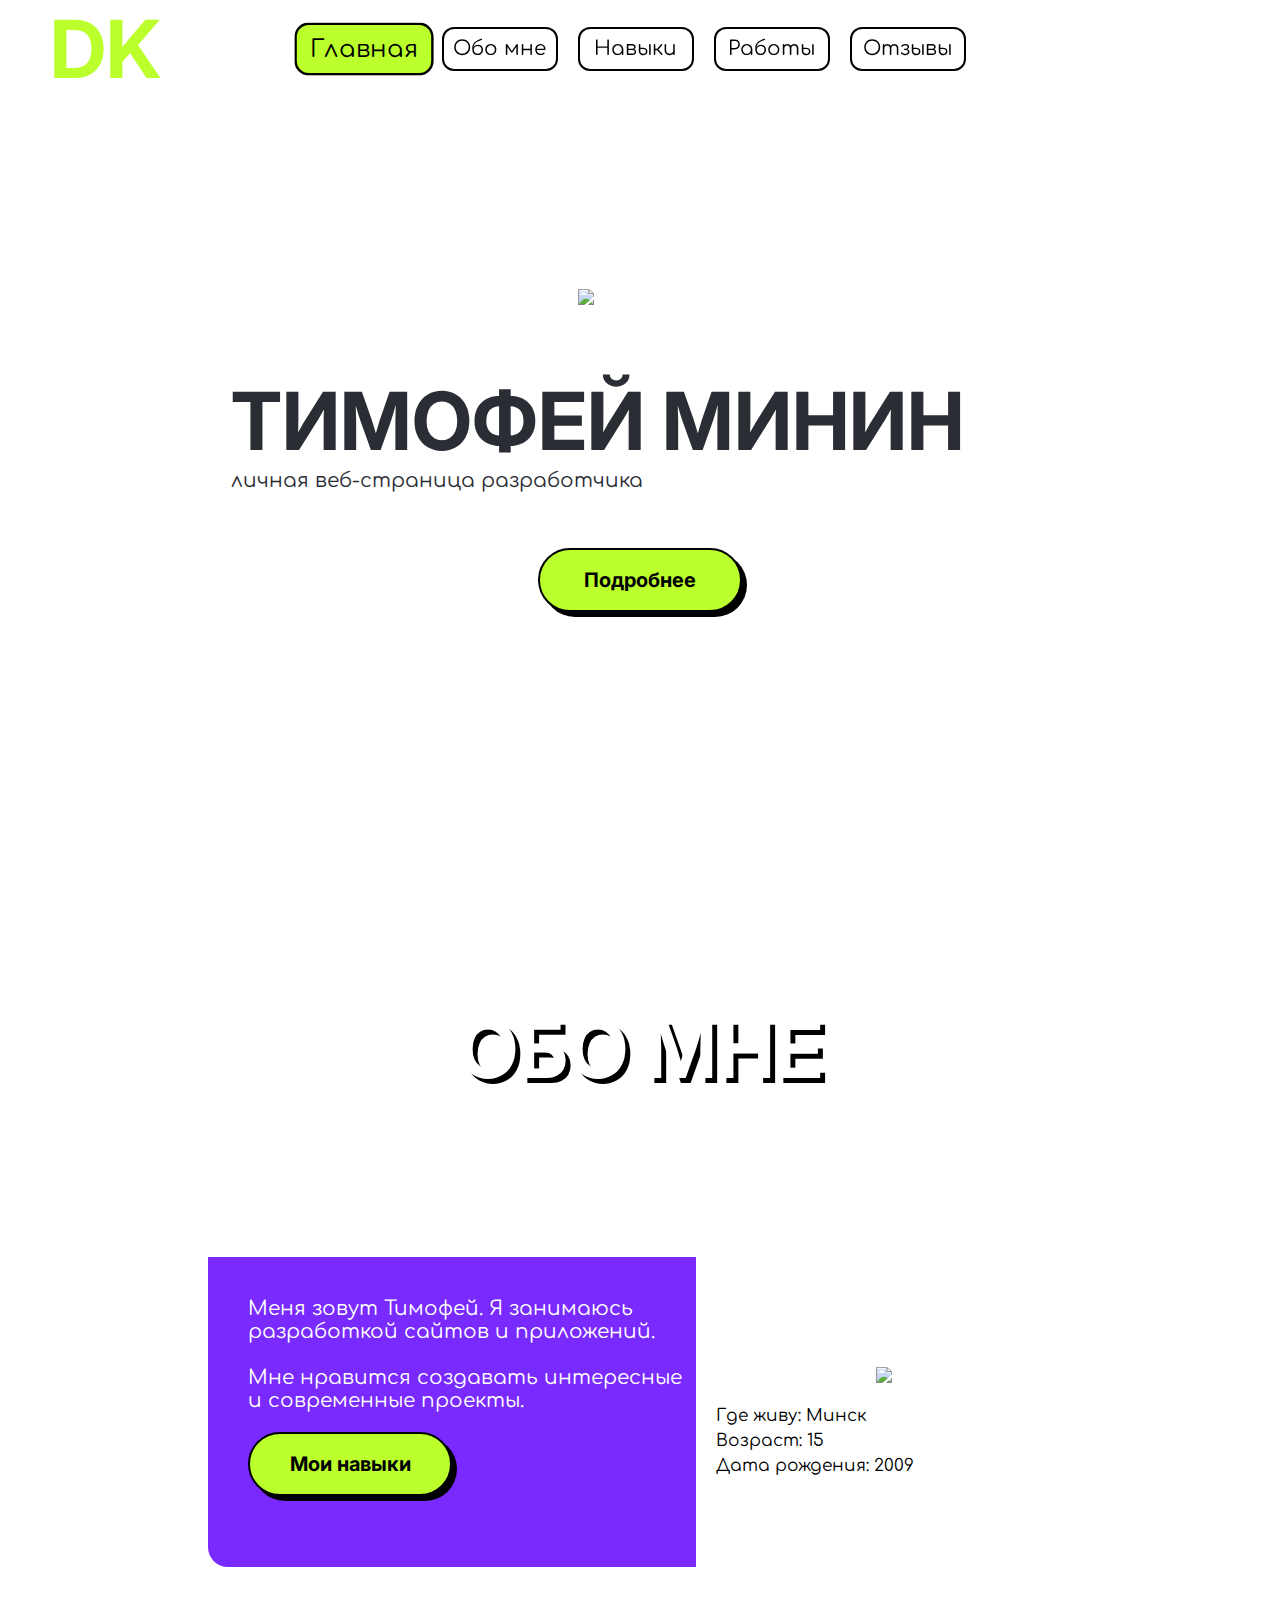
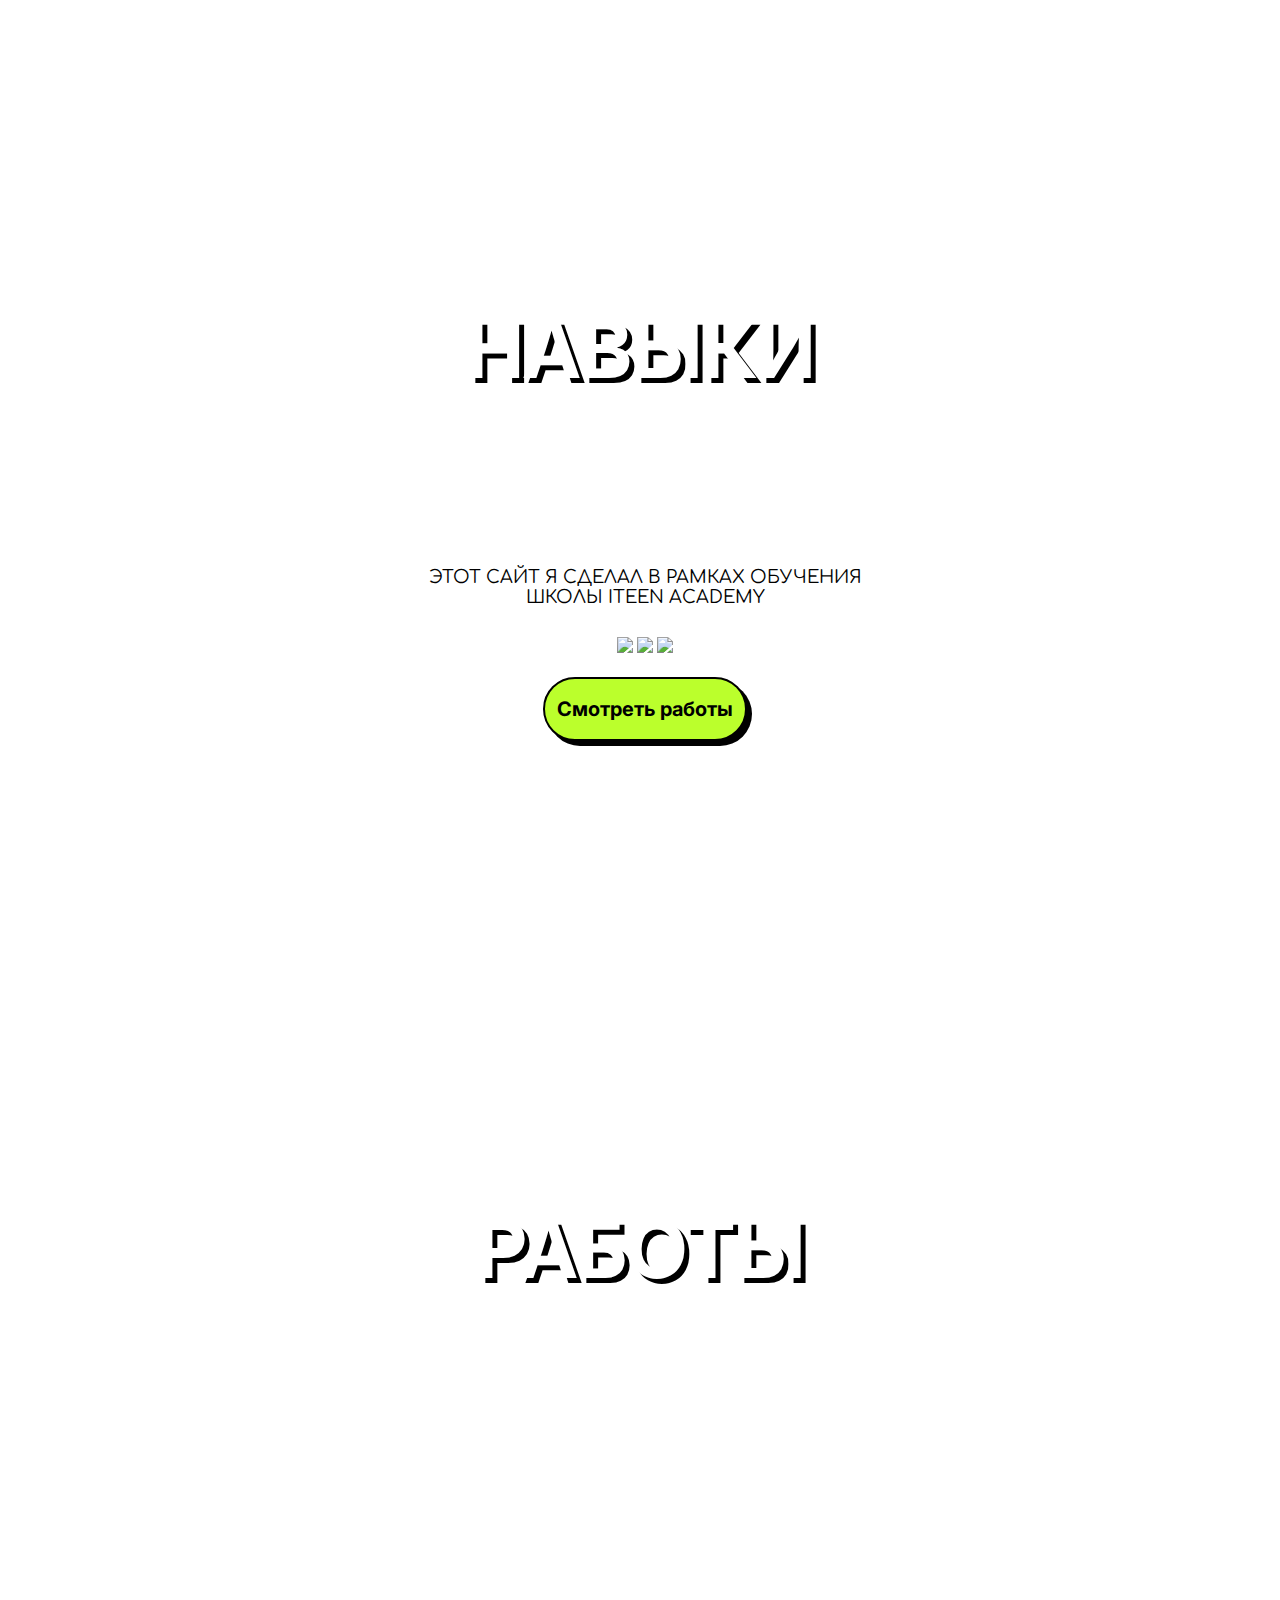
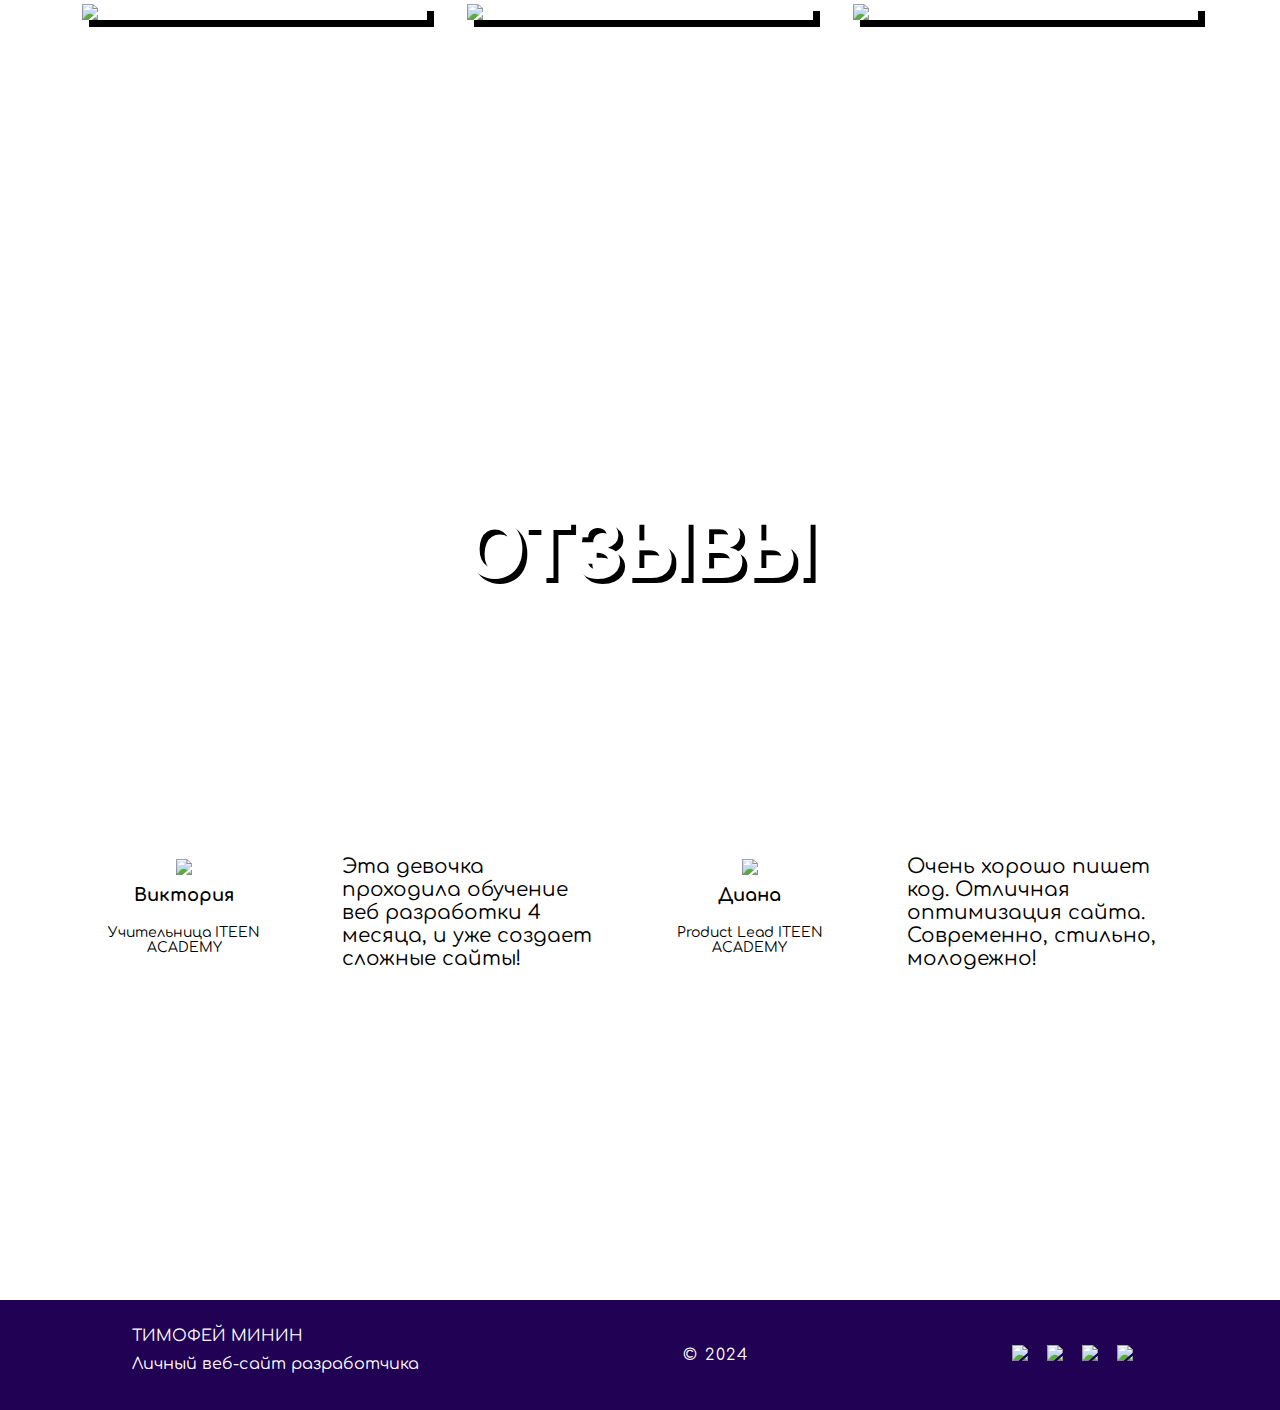
==== index.html @ 4ce5c3a2 "Update index.html" ====
<!DOCTYPE html>
<html lang="en">
<head>
    <meta charset="UTF-8">
    <meta name="viewport" content="width=device-width, initial-scale=1.0">
    <title>Document</title>
    <link rel="stylesheet" href="style.css">
</head>
<body>
    <nav>
        <div class="fixed-menu">
            <h1 class="logo">DK</h1>
            <div class="nav-links">
                <a class="nav-link main-link active" href="#main">Главная</a>
                <a class="nav-link about-link" href="#about">Обо мне</a>
                <a class="nav-link skills-link" href="#skills">Навыки</a>
                <a class="nav-link works-link" href="#works">Работы</a>
                <a class="nav-link comments-link" href="#comments">Отзывы</a>
            </div>
            <div class="mobile-button">
                <img class="mobile-btn" src="img/mobile_menu.png" width="40">
                <img class="mobile-btn btn-hide" src="img/close_menu.png" width="40">
            </div>
            <div class="mobile-menu hide">
                <div class="mobile-nav">
                    <div class="mobile-nav-links">
                        <a class="nav-link" href="#main">Главная</a>
                        <a class="nav-link" href="#about">Обо мне</a>
                        <a class="nav-link" href="#skills">Навыки</a>
                        <a class="nav-link" href="#works">Работы</a>
                        <a class="nav-link" href="#comments">Отзывы</a>
                    </div>
                </div>
            </div>
        </div>
    </nav>

    <section id="main">
        <div class="main-block">
            <div class="planet"></div>
            <img src="img/maskot.png" width="125">
            <div class="main-content">
                <h1 class="main-title">ТИМОФЕЙ МИНИН</h1>
                <p class="main-subtitle">личная веб-страница разработчика</p>
            </div>
            <div class="button">
                <a href="#about">Подробнее</a>  
            </div>
        </div>
        <div class="moving-planet"></div>
    </section>

    <section id="about">
        <h1 class="title">ОБО МНЕ</h1>
            <div class="about-block">
                <div class="about-content">
                    <div class="about-text">
                        <p class="about-title"> Меня зовут Тимофей. 
                            Я занимаюсь разработкой 
                            сайтов и приложений. <br><br>
                            Мне нравится создавать интересные и 
                            современные проекты.
                        </p>
                        <div class="button">
                            <a href="#skills">Мои навыки</a>  
                        </div>
                    </div>
                </div>
                <div class="about-card">
                    <img src="img/photo.png">
                    <p>Где живу: Минск</p>
                    <p>Возраст: 15</p>
                    <p>Дата рождения: 2009</p>
                </div>
            </div>
            <div class="moving-cloud"></div>
    </section>

    <section id="skills">
        <h1 class="title">НАВЫКИ</h1>
        <div class="skills-block">
            <div class="skills-card">
                <p> ЭТОТ САЙТ Я СДЕЛАЛ
                    
                    В РАМКАХ ОБУЧЕНИЯ ШКОЛЫ
                    ITEEN ACADEMY
                </p>
                <div class="languages">
                    <img src="img/html.png" width="70">
                    <img src="img/css.png" width="70">
                    <img src="img/js.png" width="70">
                </div>
                <div class="button">
                    <a href="#works">Смотреть работы</a>  
                </div>
            </div>
        </div>
    </section>

    <section id="works">
        <h1 class="title">РАБОТЫ</h1>
        <div class="works-block">
            <img src="img/work1.png" >
            <img src="img/work2.png">
            <img src="img/work3.png">
        </div>
    </section>

    <section id="comments">
        <h1 class="title">ОТЗЫВЫ</h1>
        <div class="comments-block">
            <div class="comment-card">
                <img src="img/photo1.png">
                <h3>Виктория</h3>
                <p>Учительница ITEEN ACADEMY</p>
            </div>
            <div class="comment">
                <p>
                    Эта девочка проходила обучение 
                    веб разработки 4 месяца, 
                    и уже создает сложные сайты!
                </p>
            </div>
            <div class="comment-card">
                <img src="img/photo2.png">
                <h3>Диана</h3>
                <p>Product Lead ITEEN ACADEMY</p>
            </div>
            <div class="comment">
                <p>
                    Очень хорошо пишет код. 
                    Отличная оптимизация сайта. 
                    Современно, стильно, молодежно!
                </p>
            </div>
        </div>
    </section>

    <footer>
        <div class="footer-info">
            <p>ТИМОФЕЙ МИНИН </p>
            <p>Личный веб-сайт  разработчика</p>
        </div>
        <div class="footer-year">
            <p>© 2024</p>
        </div>
        <div class="footer-links">
            <a href="#"><img src="img/facebook.svg"></a>
            <a href="#"><img src="img/instagram.svg"></a>
            <a href="#"><img src="img/telegram.svg"></a>
            <a href="#"><img src="img/discord.svg"></a>
        </div>
    </footer>

    <script src="main.js"></script>
</body>
</html>
---- style.css ----
@import url('https://fonts.googleapis.com/css2?family=Comfortaa:wght@700&family=Inter:wght@700&display=swap');

*{
    margin: 0;
    font-family: 'Inter', sans-serif;
    scroll-behavior: smooth;
}

section{
    background-position: center;
    background-repeat: no-repeat;
    background-size: cover;
    min-height: 100vh;
    position: relative;
}

#main{
    background-image: url(img/bgMAIN.png);
}

 #about{
     background-image: url(img/bgABOUT.png);
 }
 
 #skills{
     background-image: url(img/bgSKILLS.png);
 }
 
 #works{
     background-image: url(img/bgWORKS.png);
 }
 
 #comments{
     background-image: url(img/bgCOMMENTS.png);
 }

 .main-block, .about-block, .skills-block, .works-block, .comments-block{
    display: flex;
    justify-content: center;
    align-items: center;
    min-height: 70vh;
}

.main-block{
    flex-direction: column;
    height: 100vh;
}

.main-content{
    background-image: url(img/form1.png);
    background-repeat: no-repeat;
    background-size: contain;
    width: 849px;
    height: 223px;
    padding-left: 30px;
    z-index: 2;
}

.main-title{
    padding-top: 67px;
    color: #2B2D35;
    font-size: 80px;
}

.main-subtitle{
    color: #2B2D35;
    font-size: 20px;
    font-family: 'Comfortaa';
}

.button{
    width: 200px;
    height: 60px;
    border-radius: 100px;
    border: 2px solid #000;
    background: #BBFF2C;
    display: flex;
    justify-content: center;
    align-items: center;
    box-shadow: 5px 5px 0 #000000;
    margin-top: 20px;
    transition-duration: 0.3s;
}

.button a {
    color: #000;
    font-size: 20px;
    font-weight: 700;
    text-decoration: none;
}

.button:hover{
    background: #a0d826;
}

nav{
    position: fixed;
    top: 0;
    width: 100%;
    z-index: 10;
}

.logo{
    color: #BBFF2C;
    font-size: 80px;
    padding-left: 50px;
}

.fixed-menu{
    display: flex;
    justify-content: space-between;
    align-items: center;
    flex: 1;
}

.nav-links{
    display: flex;
    justify-content: center;
    flex-grow: 1;
    padding-right: 150px;
}

.nav-link{
    width: 112px;
    height: 40px;
    border-radius: 12px;
    border: 2px solid #000;
    background-color: #FFF;
    text-decoration: none;
    color: #000;
    font-size: 20px;
    font-family: 'Comfortaa';
    display: flex;
    justify-content: center;
    align-items: center;
    margin-right: 20px;
    transition-duration: 0.3s;
}

.active, .nav-link:hover{
    background-color: #BBFF2C;
    transform: scale(1.2, 1.2);
}

.mobile-button{
    display: none;
    width: 40px;
    position: absolute;
    right: 20px;
    top: 20px;
}

.hide{
    display: none;
}

.mobile-menu{
    position: absolute;
    top: 0;
    z-index: -1;
    width: 100%;
    background-color: #200153;
    min-height: 100vh;
}

.mobile-nav{
    height: 100vh;
    display: flex;
    flex-direction: column;
    justify-content: center;
    align-items: center;
}

.mobile-nav-links .nav-link{
    margin-bottom: 30px;
    width: 210px;
    height: 50px;
}

.off-scroll{
    overflow: hidden;
}




.planet{
    background: url(img/planet.png);
    background-repeat: no-repeat;
    width: 405px;
    height: 330px;
    transform: rotate(-176deg);
    position: absolute;
    right: 20px;
    z-index: 1;
}

.moving-planet{
    background: url(img/moving-planet.png);
    background-repeat: no-repeat;
    width: 200px;
    height: 230px;
    transform: rotate(-15deg);
    position: absolute;
    bottom: 30px;
    left: 30px;
}

@keyframes planet-move {
	from{transform: translateY(0px);}
	to {transform: translateY(70px);}
}

.moving-planet, .moving-cloud, .moving-planet2{
    animation-name: planet-move;
    animation-duration: 2s;
    animation-iteration-count: infinite;
    animation-direction: alternate;
}

.title{
    padding-top: 100px;
    text-align: center;
    color: #FFF;
    font-size: 80px;
    text-shadow: 5px 5px 0 #000000;
}

/* Обо мне */

.about-content{
    width: 35%;
    height: 270px;
    border-radius: 0px 0px 0px 20px;
    background: #792AFF;
    padding-left: 40px ;
    padding-top: 40px;
    position: relative;
    display: flex;
}

.about-title{
    color: #FFF;
    font-size: 20px;
    max-width: 463px;
    margin-bottom: 20px;
    font-family: 'Comfortaa';
}

.about-card{
    background-image: url(img/form2.png);
    background-repeat: no-repeat;
    width: 376px;
    height: 346px;
    display: flex;
    flex-direction: column;
    justify-content: center;
    align-items: center;
    padding-top: 20px;
    position: relative;
}

.about-card p{
    color: #000;
    font-size: 17px;
    align-self: start;
    padding-left: 20px;
    line-height: 25px;
    font-family: 'Comfortaa';
}

.about-card img{
    padding-bottom: 20px;
}

.moving-cloud{
    background: url(img/cloud.png);
    background-repeat: no-repeat;
    width: 180px;
    height: 162px;
    position: absolute;
    bottom: 30px;
    left: 30px;
}

/* Навыки */

.skills-card{
    background-image: url(img/form3.png);
    background-repeat: no-repeat;
    background-size: contain;
    height: 450px;
    display: flex;
    flex-direction: column;
    align-items: center;
    margin-top: 100px;
    margin: 20px;
    padding-left: 10px;
}

.skills-card p{
    color: #000;
    font-size: 18px;
    margin-top: 80px;
    margin-bottom: 30px;
    text-align: center;
    max-width: 500px;
    font-family: 'Comfortaa';
}

/* Работы */

 .works-block img{
     margin: 0 20px;
     width: 27%;
     box-shadow: 7px 7px 0 #000000;
 }

/* Отзывы */

 .comments-block{
    justify-content: space-evenly;
    max-width: 1150px;
    margin: auto;
}

.comment-card{
    background-image: url(img/card.png);
    background-repeat: no-repeat;
    background-position: center;
    background-size: contain;
    height: 300px;
    display: flex;
    flex-direction: column;
    justify-content: center;
    align-items: center;
    max-width: 200px;
}

.comment-card h3{
    font-size: 18px;
    font-family: 'Comfortaa';
    padding: 10px;

}
.comment-card  p{
    font-size: 14px;
    font-family: 'Comfortaa';
    padding: 10px 20px;
    text-align: center;
}

.comment{
    background-image: url(img/comment.png);
    background-repeat: no-repeat;
    background-position: center;
    background-size: contain;
    width: 327px;
    height: 161px;
    display: flex;
    justify-content: center;
    align-items: center;
}
.comment p{
    font-size: 20px;
    font-family: 'Comfortaa';
    max-width: 250px;
}

/* Подвал */

footer{
    background-color: #200153;
    height: 110px;
    display: flex;
    justify-content: space-around;
    align-items: center;
    color: #FFF;
}

.footer-info p{
    font-family: 'Comfortaa';
    padding-bottom: 10px;
}

.footer-year p{
    font-family: 'Comfortaa';
    letter-spacing: 1.5px;
}

.footer-links a{
    margin-right: 15px;
}

.btn-hide{
    display: none;
}
.active{
    background-color: #BBFF2C;
}
.mobile-button{
    display: none;
    padding-top: 10px;
    width: 40px;
    position: absolute;
    right: 20px;
}
.hide{
    display: none;
}
.mobile-menu{
    position: absolute;
    top: 0;
    z-index: -1;
    width: 100%;
    background-color: #200153;
    min-height: 100vh;
}
.mobile-nav{
    height: 100vh;
    display: flex;
    flex-direction: column;
    justify-content: center;
    align-items: center;
}
.mobile-nav-links .nav-link{
    margin-bottom: 30px;
    width: 210px;
    height: 50px;
}
.off-scroll{
    overflow: hidden;
}





@media ( max-width: 600px) {
    .nav-link {
        display: none;
    }

    .logo{
        font-size: 40px;
        padding-left: 20px;
        padding-top: 10px;
    }
    .main-content{
        max-width: 320px;
    }
    .main-title{
        padding-top: 30PX;
        font-size: 30PX;
    }
    .main-subtitle{
        font-size: 15PX;
    }
    .planet, .moving-cloud, .moving-planet2, .moving-planet {
        display: none;
    }
    .title{
        font-size: 50px;
        padding-top: 30px;
    }
    .about-block{
        flex-direction: column;
        margin-top: 20px;
        padding: 0;
    }
    .about-card{
        order: 1;
        background-size: contain;
        padding-top: 20px;
        width: 326px;
        height: 296px;
    }
    .about-card img{
        width: 85%;
    }
    .about-content{
        width: 75%;
        height: 250px;
        margin-bottom: 20px;
    }
    .about-title{
        font-size: 18px;
    }
    .skills-card{
        margin: 20px;
        padding-left: 10px;
        background-size: contain;
    }
    .skills-card p{
        font-size: 16px;
        margin-top: 15%;
        margin-bottom: 20px;
    }
    .skills-section{
        min-height: 60vh;
    }
    .skills-card .button{
        position: absolute;
        bottom: 100px;
    }
    .works-block{
        flex-direction: column;
        padding: 20px 0;
    }
    .works-block img{
        margin: 20px 0;
        width: 80%;
    }
    .comments-block{
        flex-direction: column;
        align-items: center;
        justify-content: flex-start;
        margin: 0 auto;
        padding-top: 50px;
    }
    .comment{
        background-image: url(img/comment-mobile.png);
    }
    .comment p{
        font-size: 15px;
        max-width: 290px;
    }
    footer{
        height: 200px;
        flex-direction: column;
        justify-content: space-evenly;
        align-items: center;
    }
    .footer-info{
        text-align: center;
    }
    .button{
        width: 150px;
        height: 40px;
        z-index: 2;
    }
    .button a{
        font-size: 15px;
    }
    .mobile-button{
        display: block;
    }
}

@media ( min-width: 601px) and (max-width: 1000px) {
    .nav-link {
        display: none;
    }
    .logo{
        font-size: 100px;
        padding-left: 50px;
        padding-top: 25px;
    }
    .main-content{
        max-width: 800px;
    }
    .main-title{
        padding-top: 70PX;
        font-size: 70PX;
    }
    .main-subtitle{
        font-size: 40PX;
    }
    .planet, .moving-cloud, .moving-planet2, .moving-planet {
        display: none;
    }
    .title{
        font-size: 110px;
        padding-top: 70px;
    }
    .about-block{
        flex-direction: column;
        margin-top: 110px;
        padding: 0;
    }
    .about-card{
        order: 1;
        background-size: contain;
        padding-top: 110px;
        width: 600px;
        height: 410px;
    }
    .about-card img{
        width: 85%;
    }
    .about-content{
        width: 75%;
        height: 500px;
        margin-bottom: 50px;
    }
    .about-title{
        font-size: 35px;
    }
    .skills-card{
        height: 400px;
        width: 600px;
        margin: 10px;
        padding-left: 30px;
        background-size: contain;
    }
    .skills-card p{
        font-size: 40px;
        margin-top: 15%;
        margin-bottom: 34px;
    }
    .skills-section{
        min-height: 60vh;
    }
    .skills-card .button{
        height: 100px;
        width: 400px;
        position: absolute;
        bottom: 250px;
    }
    .works-block{
        flex-direction: column;
        padding: 50px 0;
    }
    .works-block img{
        margin: 50px 0;
        width: 80%;
    }
    .comments-block{
        flex-direction: column;
        align-items: center;
        justify-content: flex-start;
        margin: 0 auto;
        padding-top: 10px;
    }
    .comment{
        background-image: url(img/comment-mobile.png);
    }
    .comment p{
        font-size: 15px;
        max-width: 290px;
    }
    footer{
        height: 200px;
        flex-direction: column;
        justify-content: space-evenly;
        align-items: center;
    }
    .footer-info{
        text-align: center;
    }
    .mobile-button{
        display: block;
    }
}
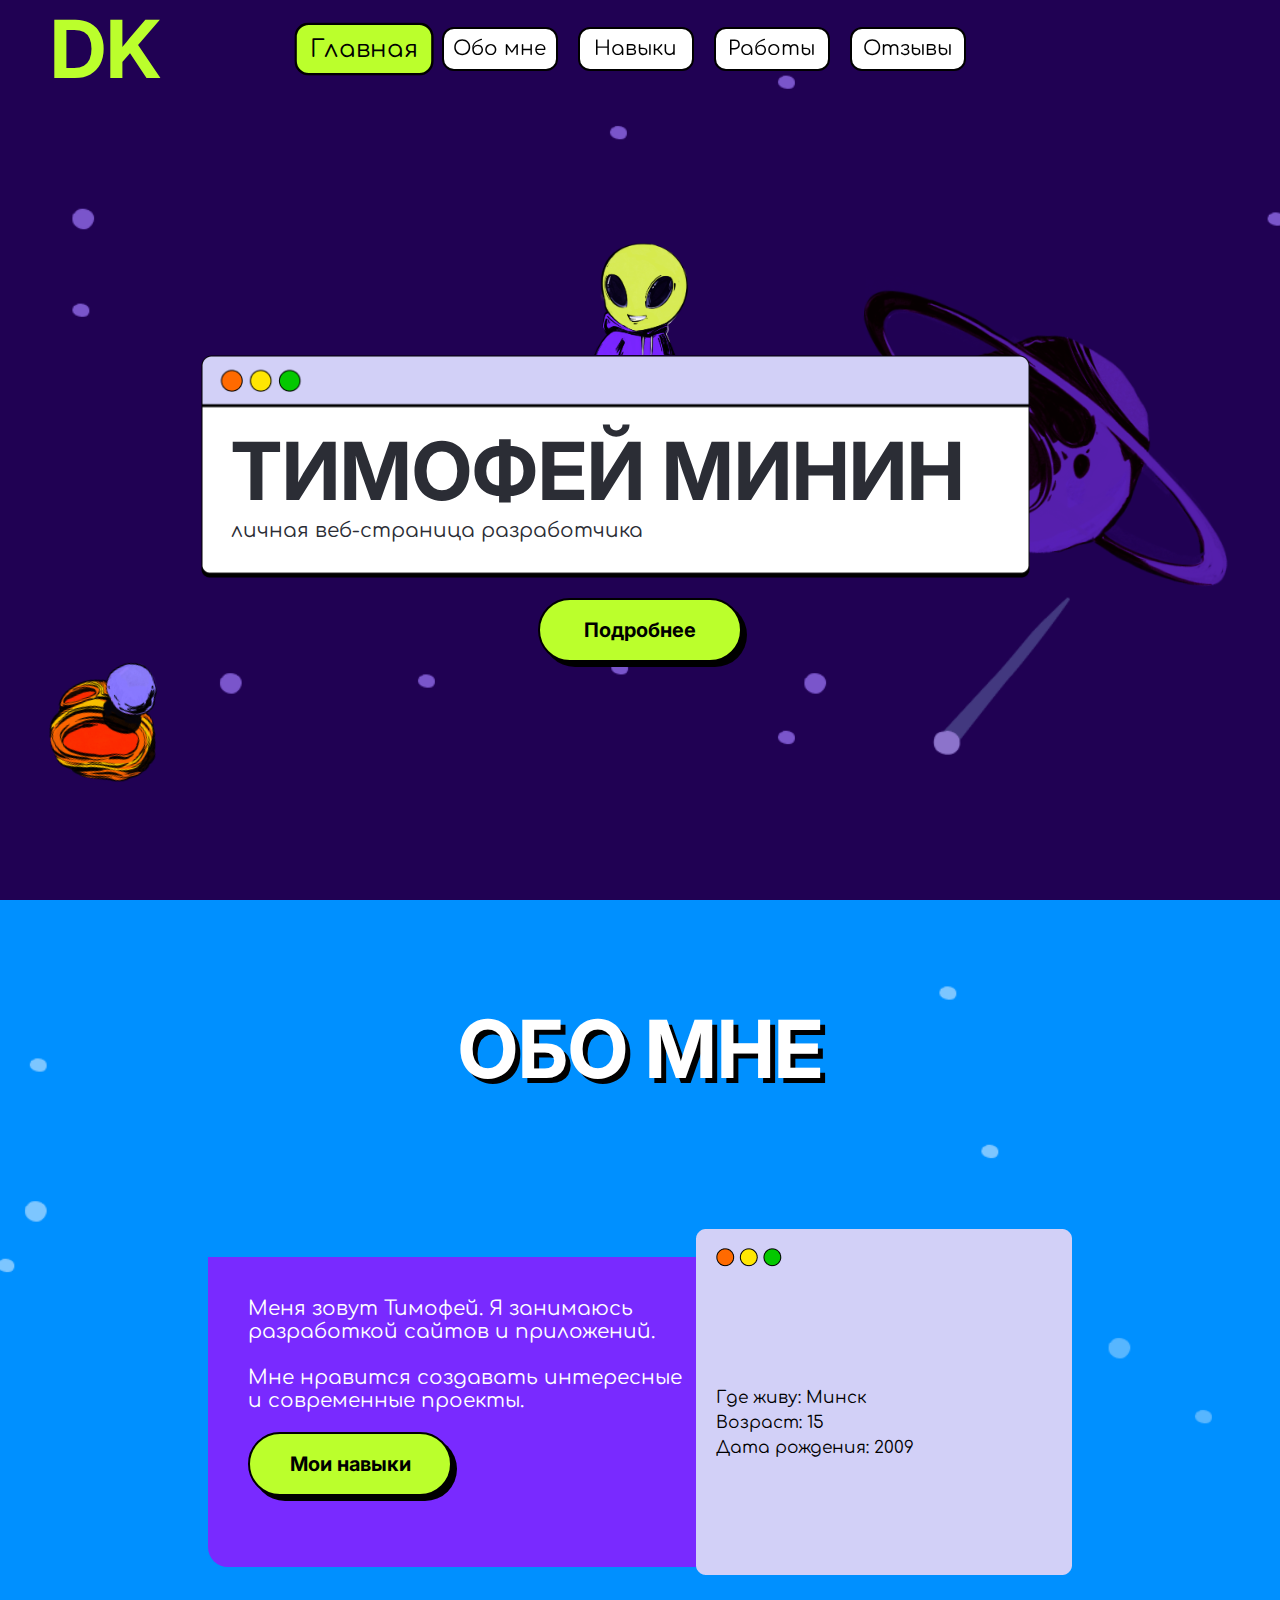
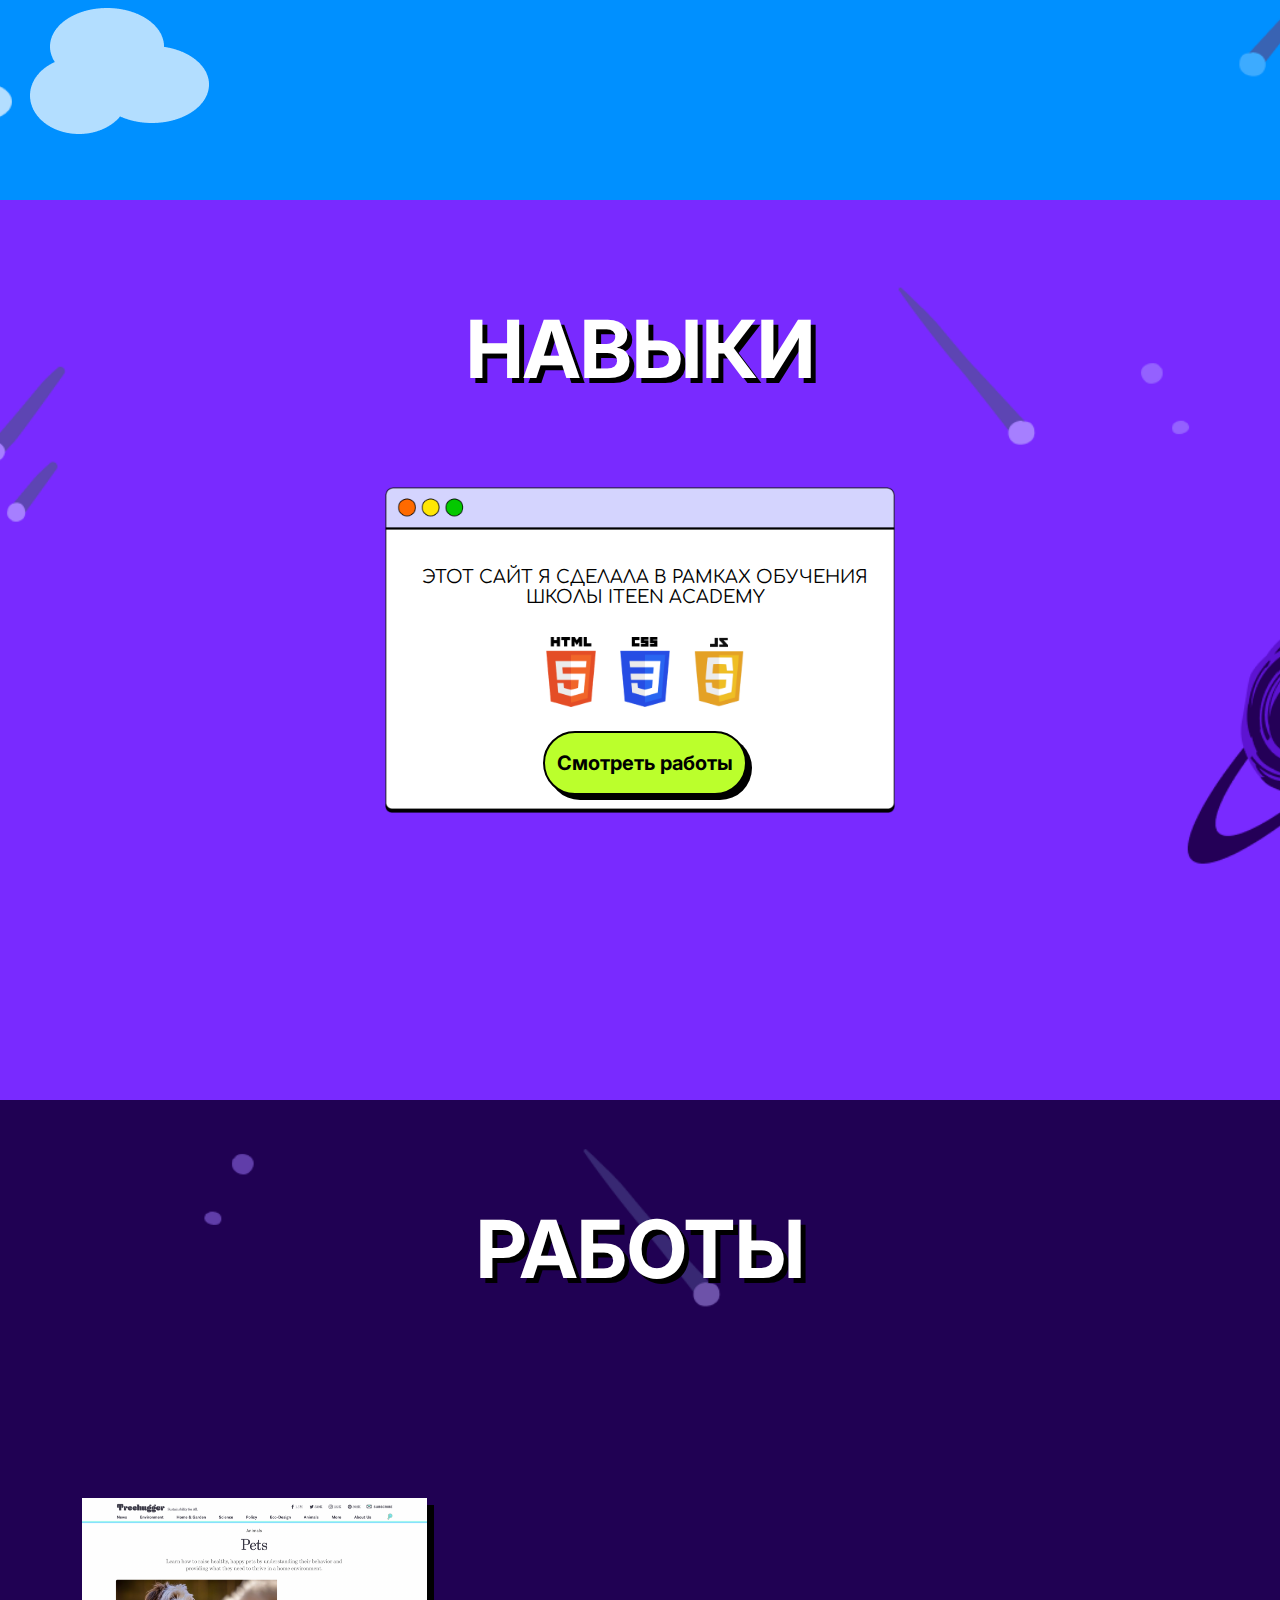
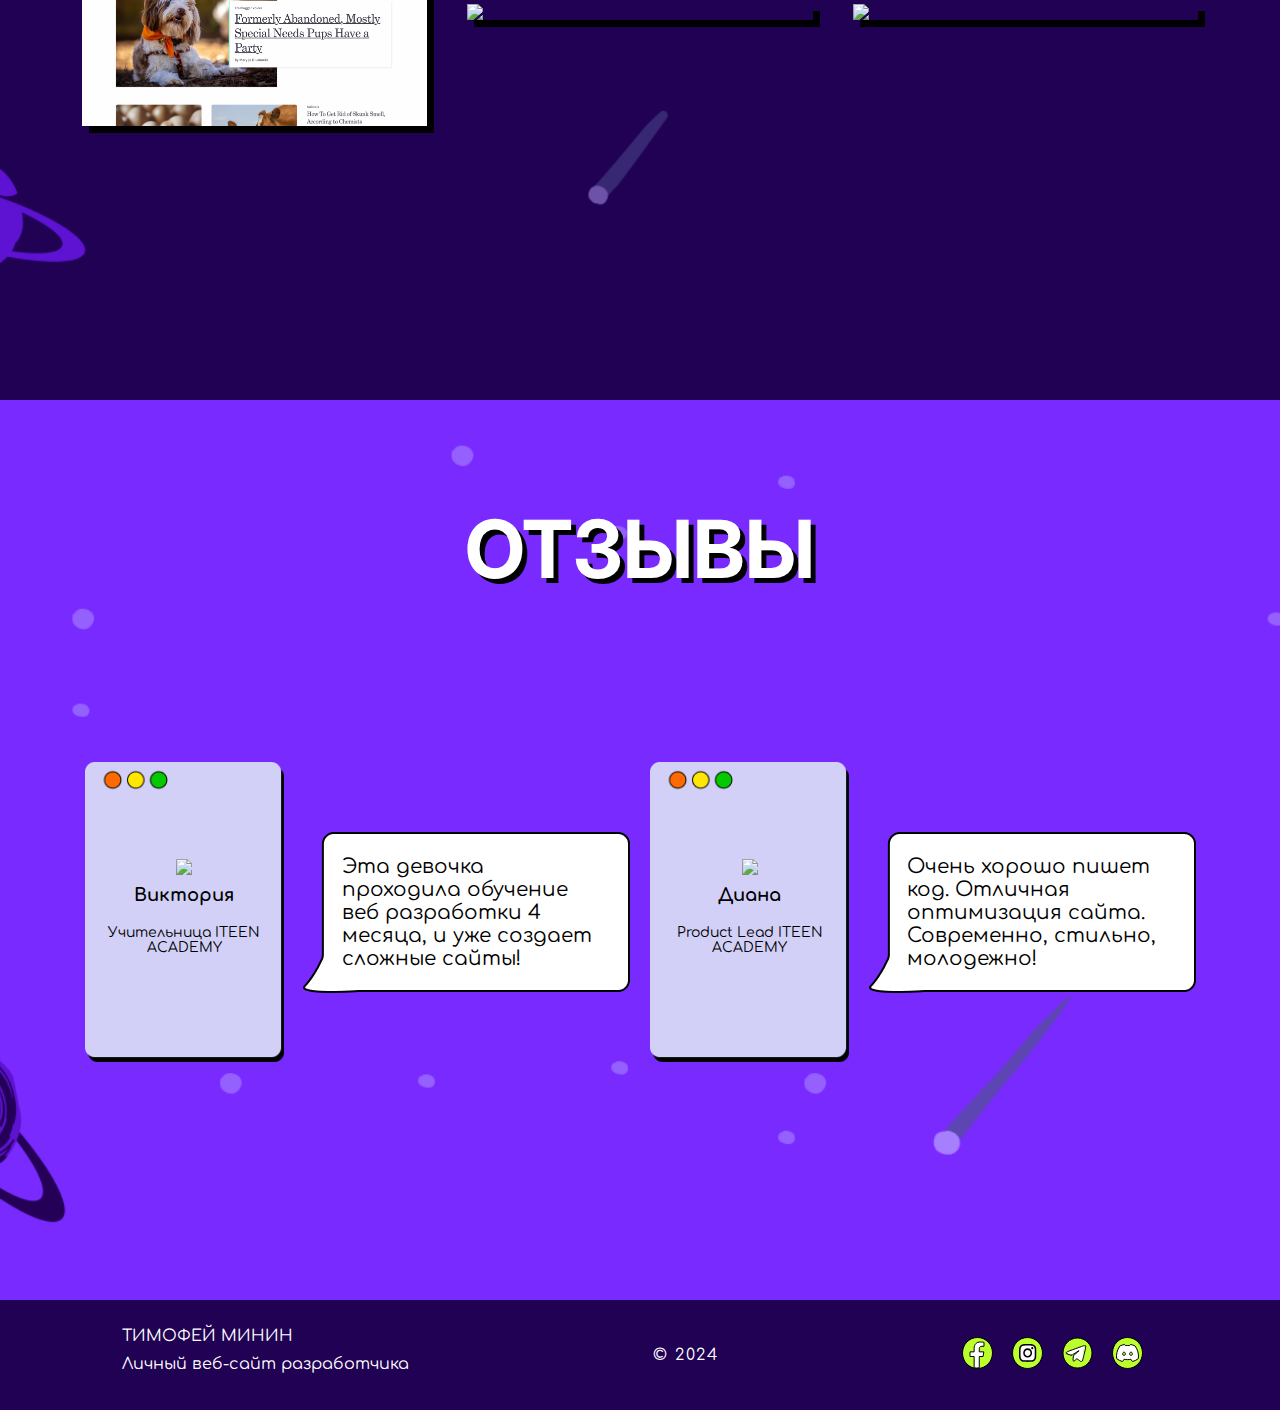
==== commit 091dd7ac: "Add files via upload" ====
--- a/index.html
+++ b/index.html
@@ -24,11 +24,11 @@
             <div class="mobile-menu hide">
                 <div class="mobile-nav">
                     <div class="mobile-nav-links">
-                        <a class="nav-link" href="#main">Главная</a>
-                        <a class="nav-link" href="#about">Обо мне</a>
-                        <a class="nav-link" href="#skills">Навыки</a>
-                        <a class="nav-link" href="#works">Работы</a>
-                        <a class="nav-link" href="#comments">Отзывы</a>
+                        <a class="mobile-nav-link" href="#main">Главная</a>
+                        <a class="mobile-nav-link" href="#about">Обо мне</a>
+                        <a class="mobile-nav-link" href="#skills">Навыки</a>
+                        <a class="mobile-nav-link" href="#works">Работы</a>
+                        <a class="mobile-nav-link" href="#comments">Отзывы</a>
                     </div>
                 </div>
             </div>
@@ -67,7 +67,6 @@
                     </div>
                 </div>
                 <div class="about-card">
-                    <img src="img/photo.png">
                     <p>Где живу: Минск</p>
                     <p>Возраст: 15</p>
                     <p>Дата рождения: 2009</p>
@@ -80,8 +79,7 @@
         <h1 class="title">НАВЫКИ</h1>
         <div class="skills-block">
             <div class="skills-card">
-                <p> ЭТОТ САЙТ Я СДЕЛАЛ
-                    
+                <p> ЭТОТ САЙТ Я СДЕЛАЛА
                     В РАМКАХ ОБУЧЕНИЯ ШКОЛЫ
                     ITEEN ACADEMY
                 </p>
--- a/style.css
+++ b/style.css
@@ -171,15 +171,6 @@
     align-items: center;
 }
 
-.mobile-nav-links .nav-link{
-    margin-bottom: 30px;
-    width: 210px;
-    height: 50px;
-}
-
-.off-scroll{
-    overflow: hidden;
-}
 
 
 
@@ -417,16 +408,42 @@
     min-height: 100vh;
 }
 .mobile-nav{
-    height: 100vh;
+    height: 110vh;
     display: flex;
     flex-direction: column;
     justify-content: center;
     align-items: center;
 }
-.mobile-nav-links .nav-link{
+.mobile-nav-links{
+   
+    margin-bottom: 30px;
+    width: 210px;
+    height: 200px;
+    color: #FFF;
+}
+.mobile-nav-link{
+    width: 112px;
+    height: 40px;
+    border-radius: 12px;
+    border: 2px solid #000;
+    background-color: #FFF;
+    text-decoration: none;
+    color: #000;
+    font-size: 20px;
+    font-family: 'Comfortaa';
+    display: flex;
+    justify-content: center;
+    align-items: center;
+    margin-right: 20px;
+    transition-duration: 0.3s;
+     z-index: 2;
     margin-bottom: 30px;
     width: 210px;
     height: 50px;
+}
+.active, .mobile-nav-link:hover{
+    background-color: #BBFF2C;
+    transform: scale(1.2, 1.2);
 }
 .off-scroll{
     overflow: hidden;
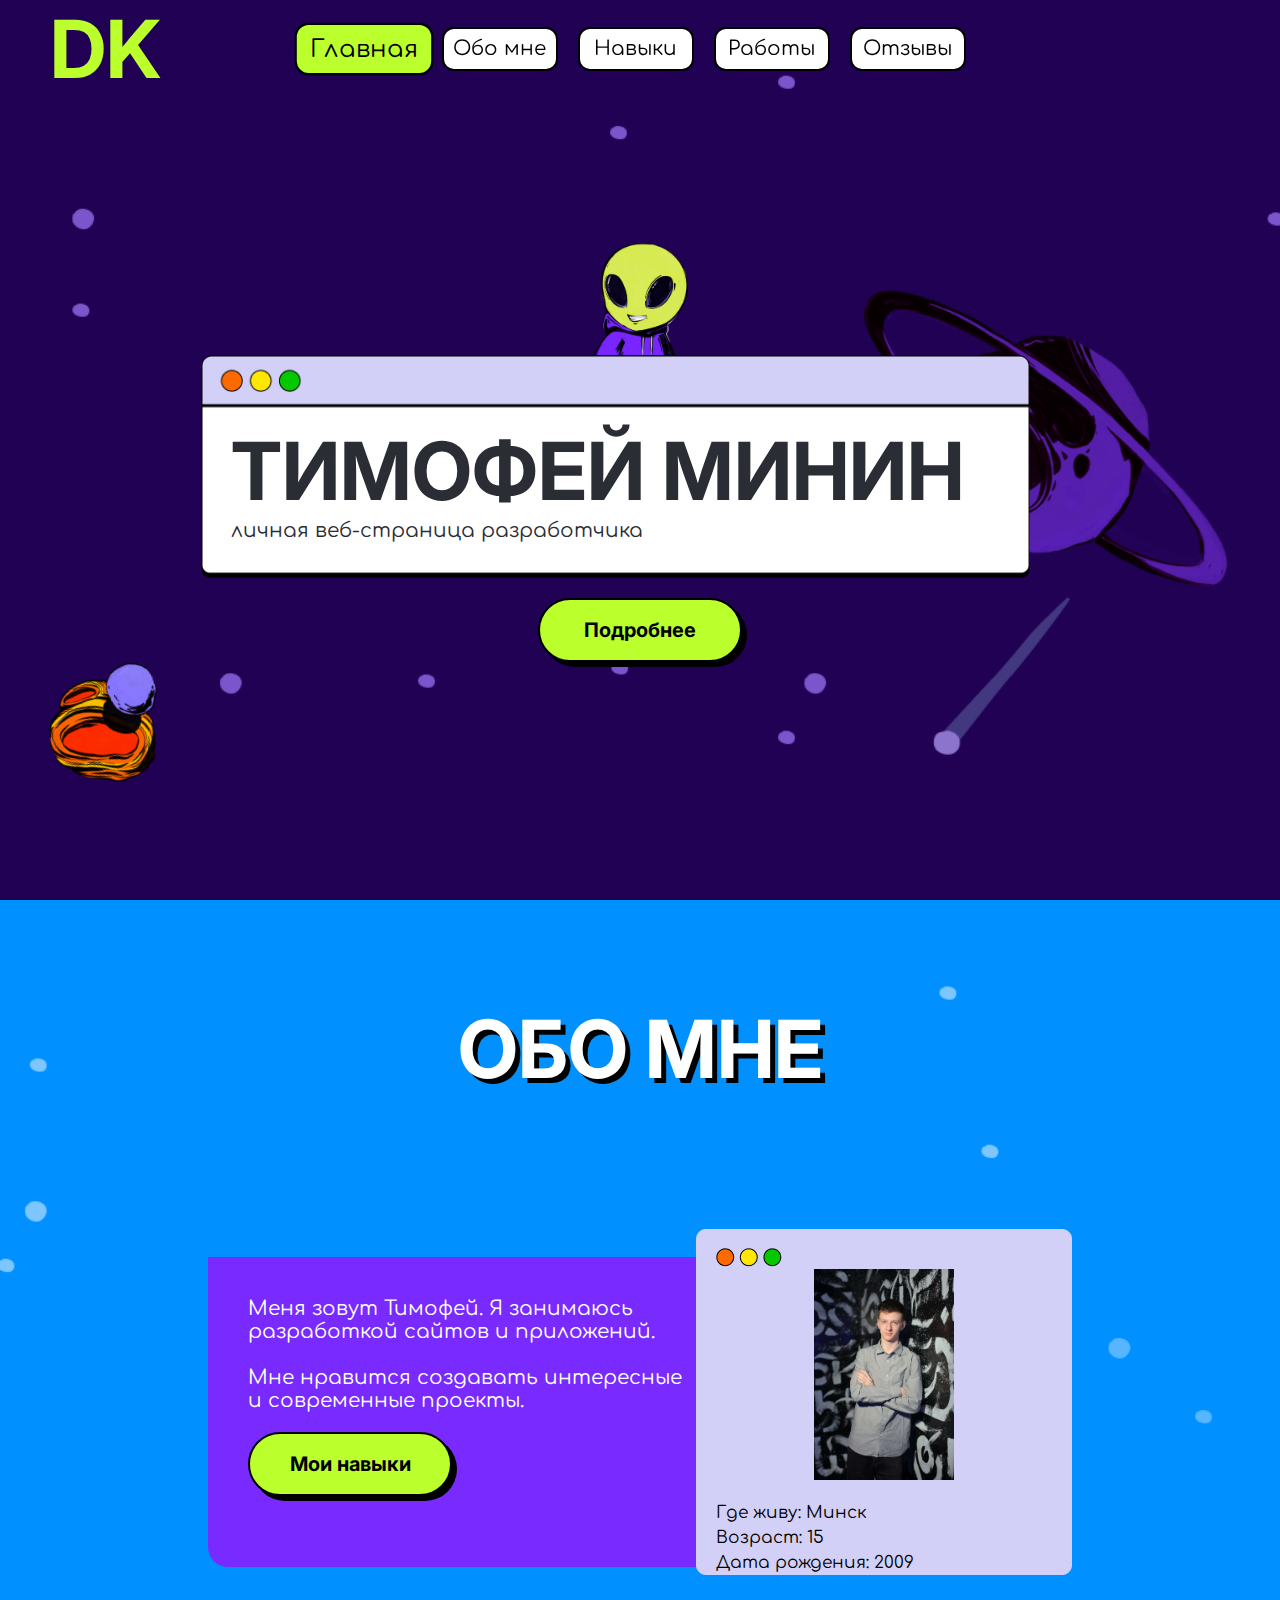
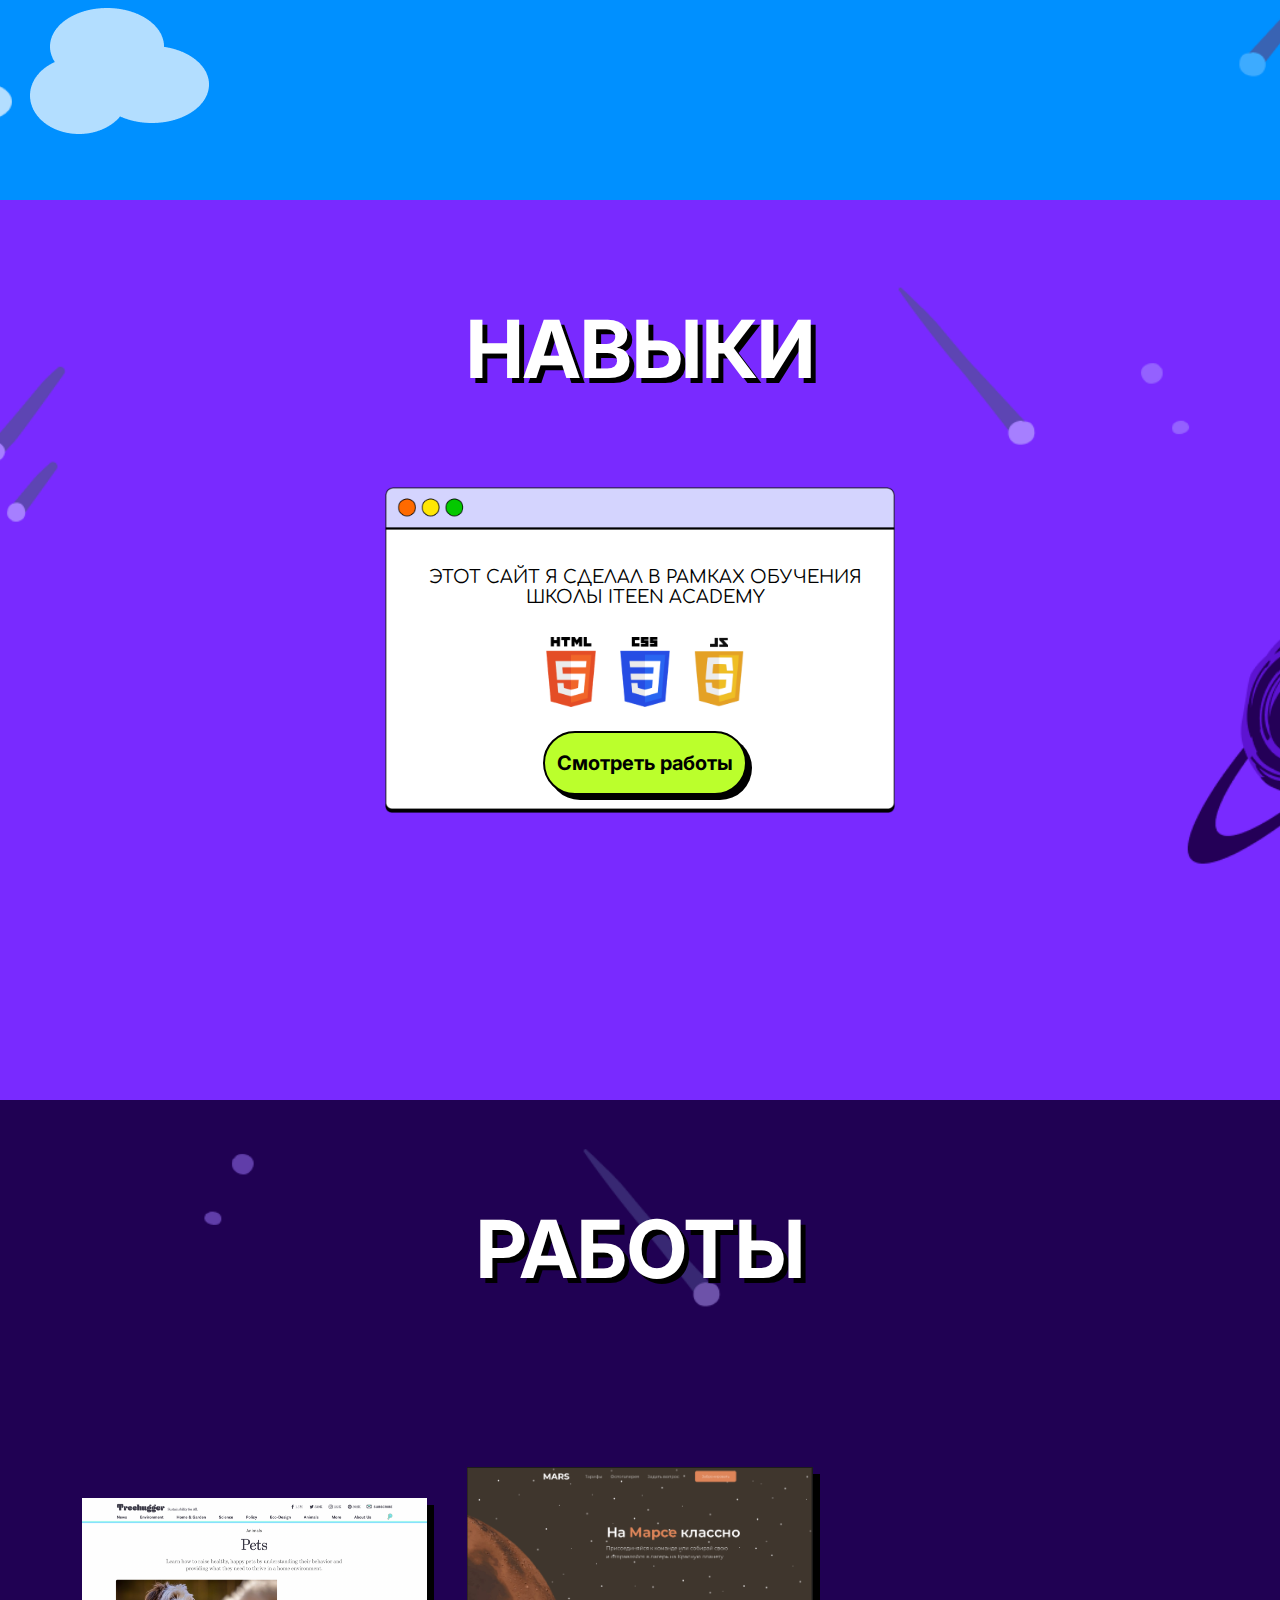
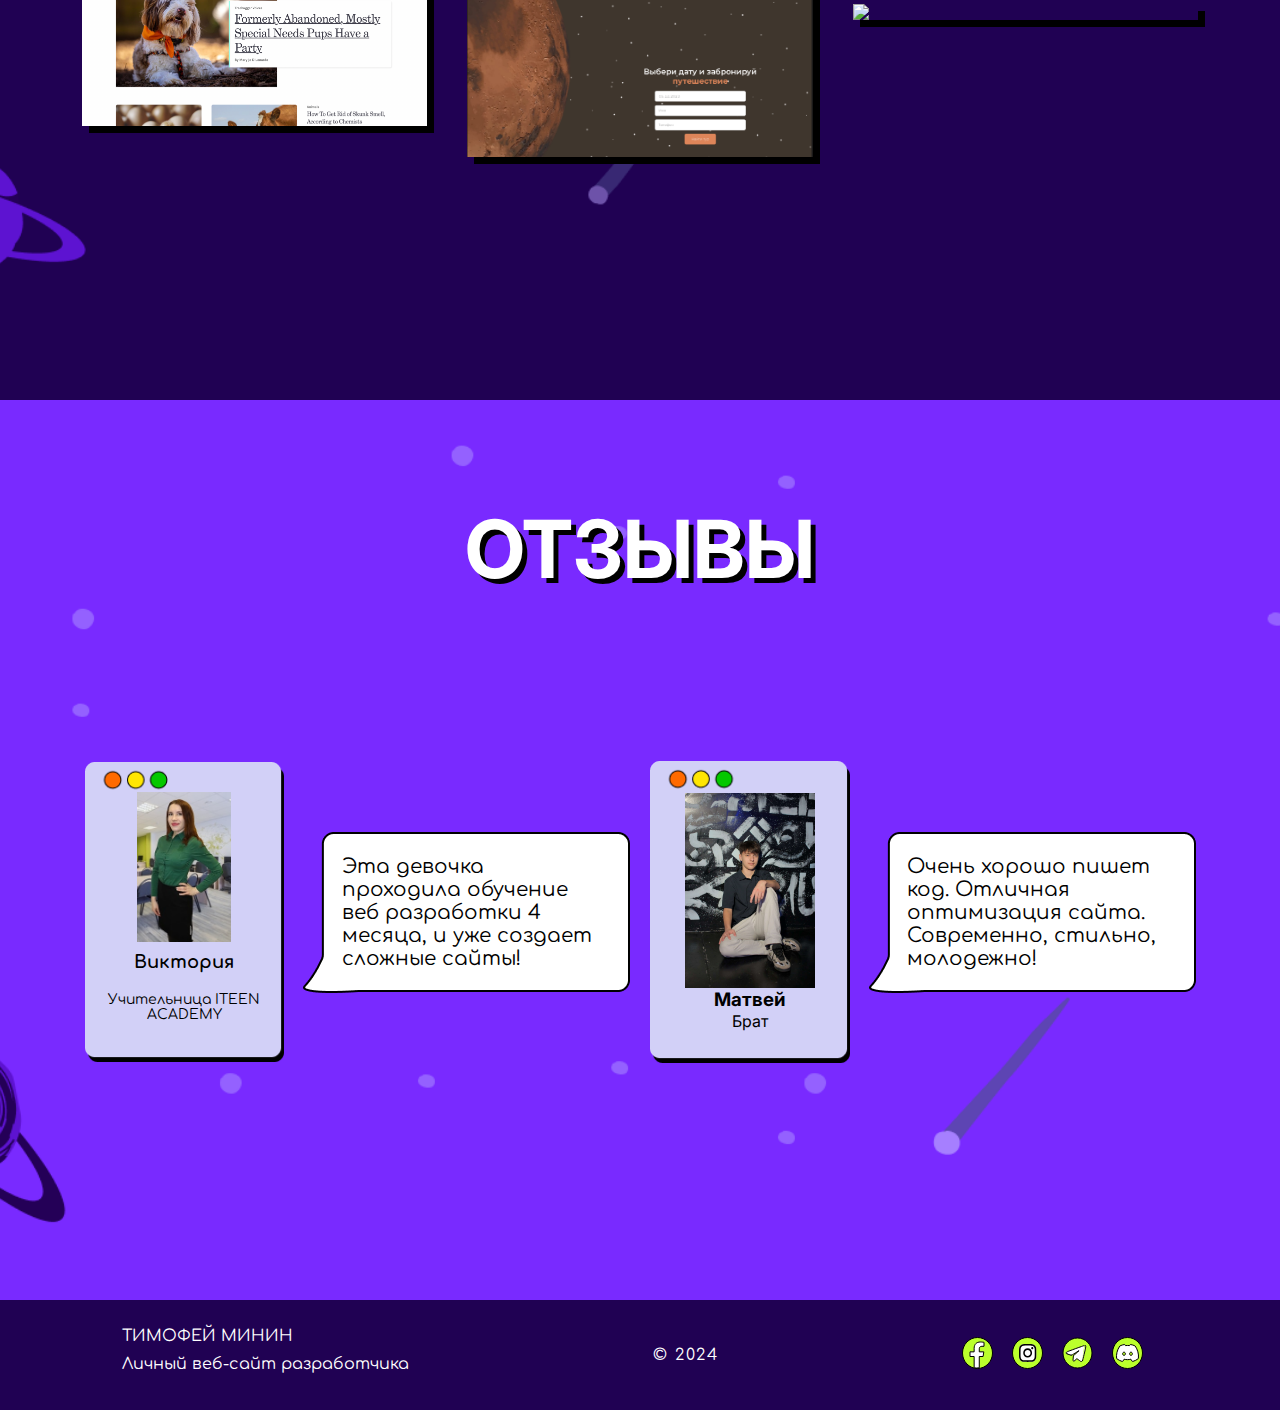
==== commit 50a40f25: "Add files via upload" ====
--- a/index.html
+++ b/index.html
@@ -67,6 +67,7 @@
                     </div>
                 </div>
                 <div class="about-card">
+                    <img src="img/photo.png">
                     <p>Где живу: Минск</p>
                     <p>Возраст: 15</p>
                     <p>Дата рождения: 2009</p>
@@ -79,7 +80,7 @@
         <h1 class="title">НАВЫКИ</h1>
         <div class="skills-block">
             <div class="skills-card">
-                <p> ЭТОТ САЙТ Я СДЕЛАЛА
+                <p> ЭТОТ САЙТ Я СДЕЛАЛ
                     В РАМКАХ ОБУЧЕНИЯ ШКОЛЫ
                     ITEEN ACADEMY
                 </p>
@@ -119,10 +120,10 @@
                     и уже создает сложные сайты!
                 </p>
             </div>
-            <div class="comment-card">
+            <div class="comment-card1">
                 <img src="img/photo2.png">
-                <h3>Диана</h3>
-                <p>Product Lead ITEEN ACADEMY</p>
+                <h3>Матвей</h3>
+                <p>Брат</p>
             </div>
             <div class="comment">
                 <p>
--- a/style.css
+++ b/style.css
@@ -219,6 +219,10 @@
 
 /* Обо мне */
 
+.about-card img{
+    width: 140px;
+}
+
 .about-content{
     width: 35%;
     height: 270px;
@@ -315,7 +319,8 @@
     margin: auto;
 }
 
-.comment-card{
+.comment-card1{
+    padding: 35px;
     background-image: url(img/card.png);
     background-repeat: no-repeat;
     background-position: center;
@@ -328,6 +333,26 @@
     max-width: 200px;
 }
 
+.comment-card1 img{
+    width: 130px;
+}
+
+.comment-card{
+    background-image: url(img/card.png);
+    background-repeat: no-repeat;
+    background-position: center;
+    background-size: contain;
+    height: 300px;
+    display: flex;
+    flex-direction: column;
+    justify-content: center;
+    align-items: center;
+    max-width: 200px;
+}
+
+.comment-card img{
+    height: 150px;
+}
 .comment-card h3{
     font-size: 18px;
     font-family: 'Comfortaa';
@@ -453,6 +478,8 @@
 
 
 
+
+
 @media ( max-width: 600px) {
     .nav-link {
         display: none;
@@ -562,6 +589,9 @@
     .mobile-button{
         display: block;
     }
+    .about-card img{
+        width: 110px;
+    }
 }
 
 @media ( min-width: 601px) and (max-width: 1000px) {
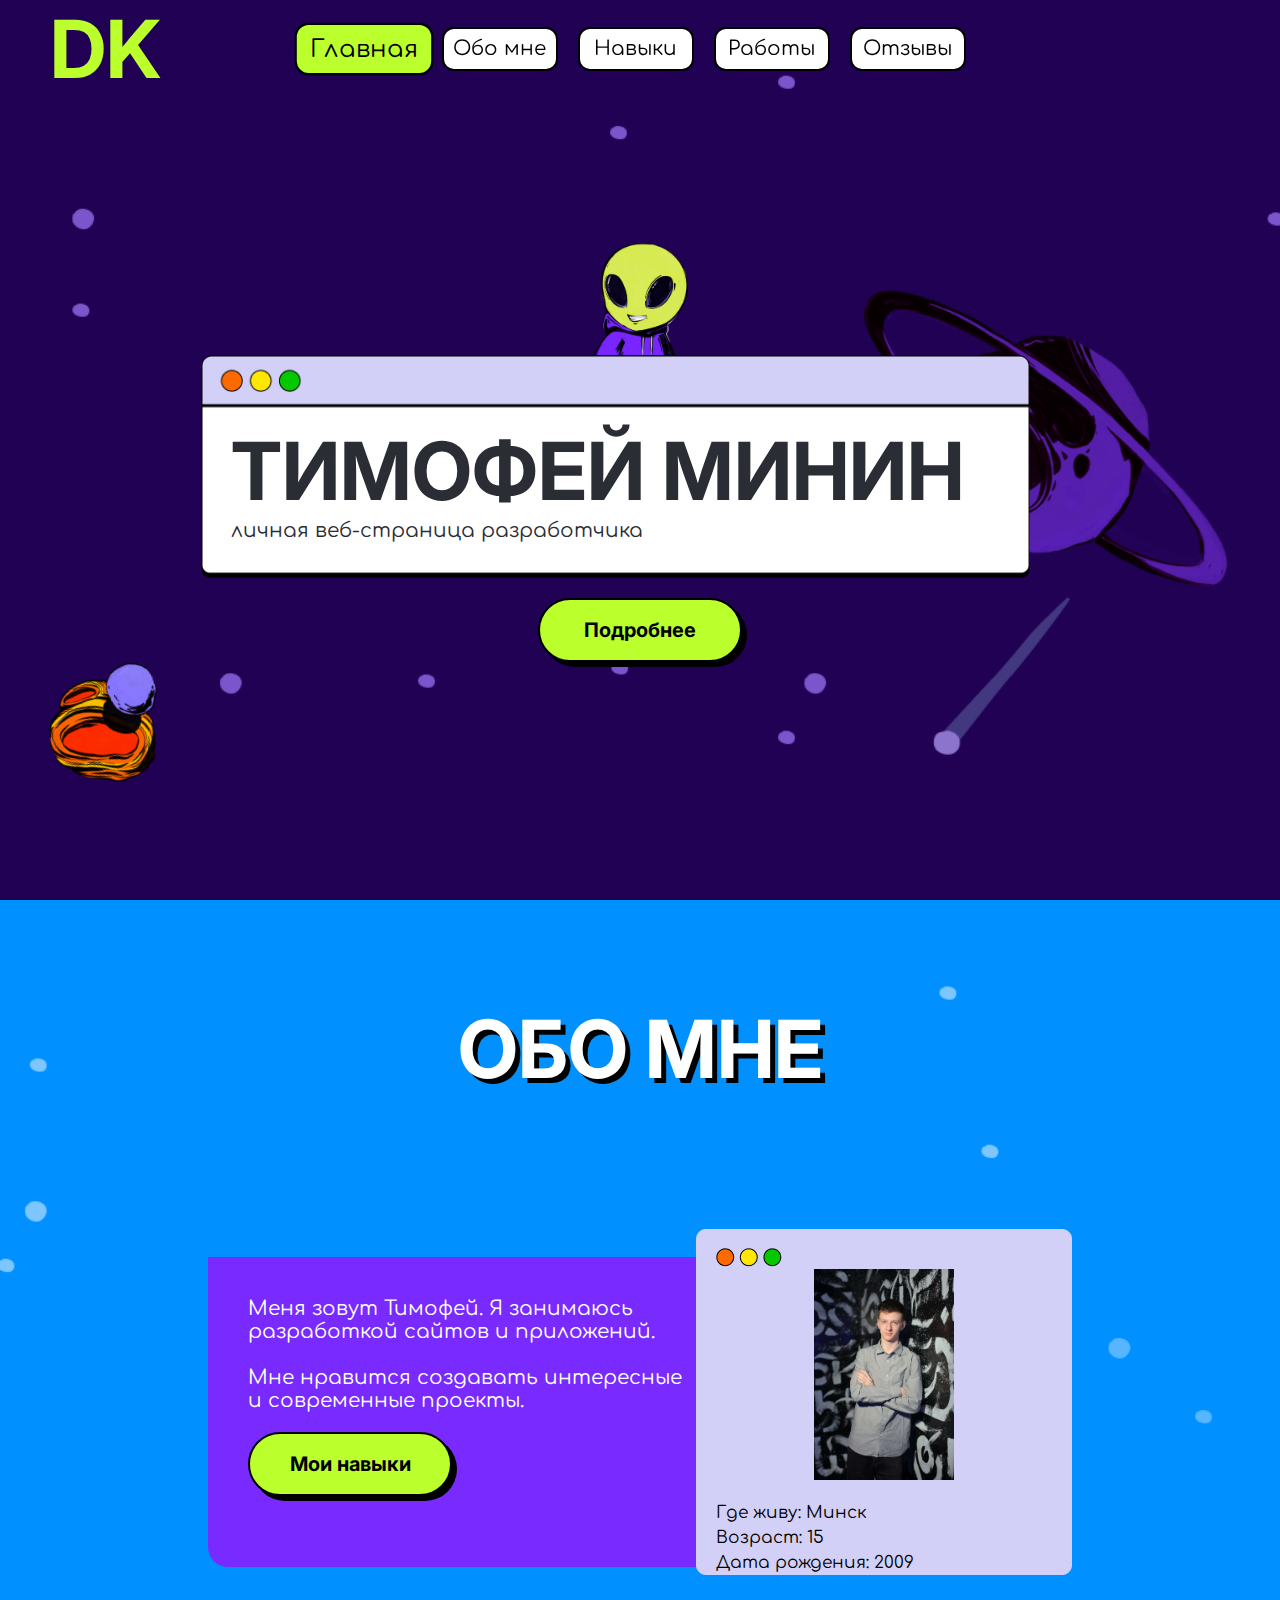
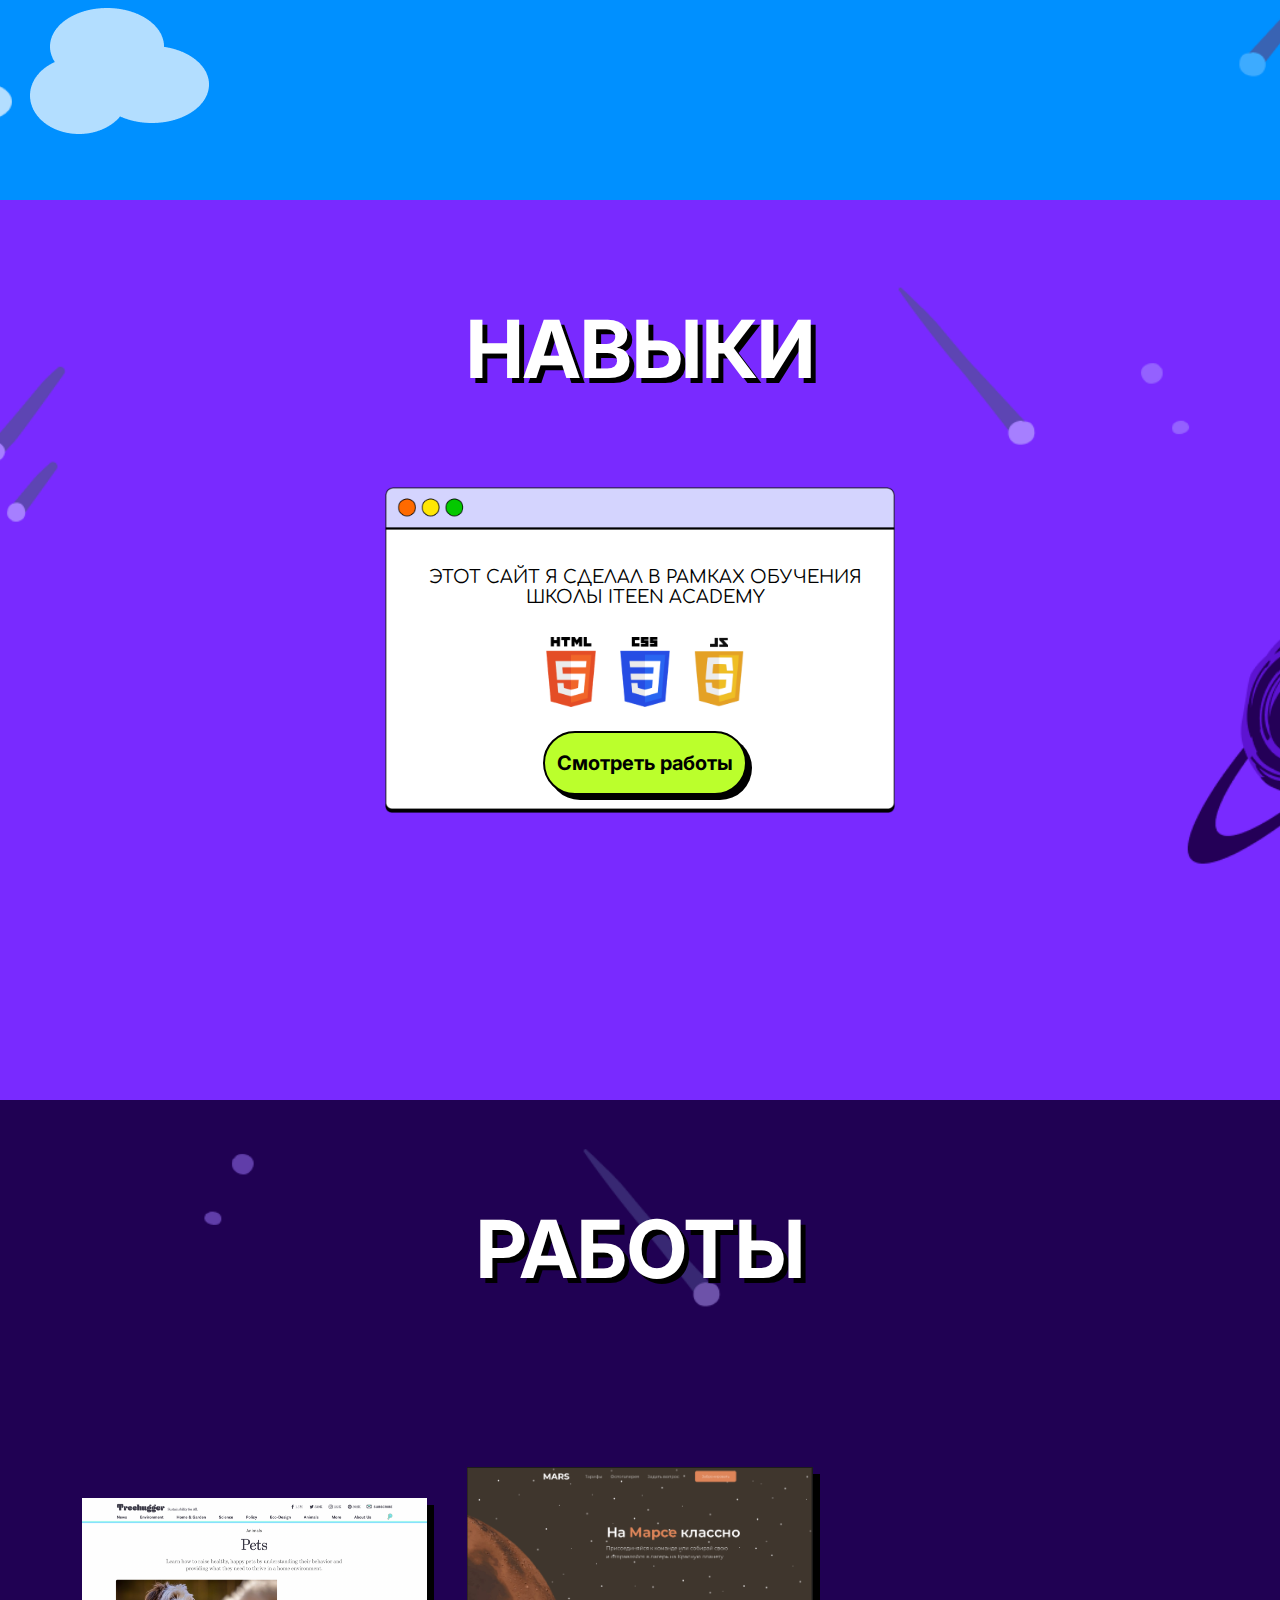
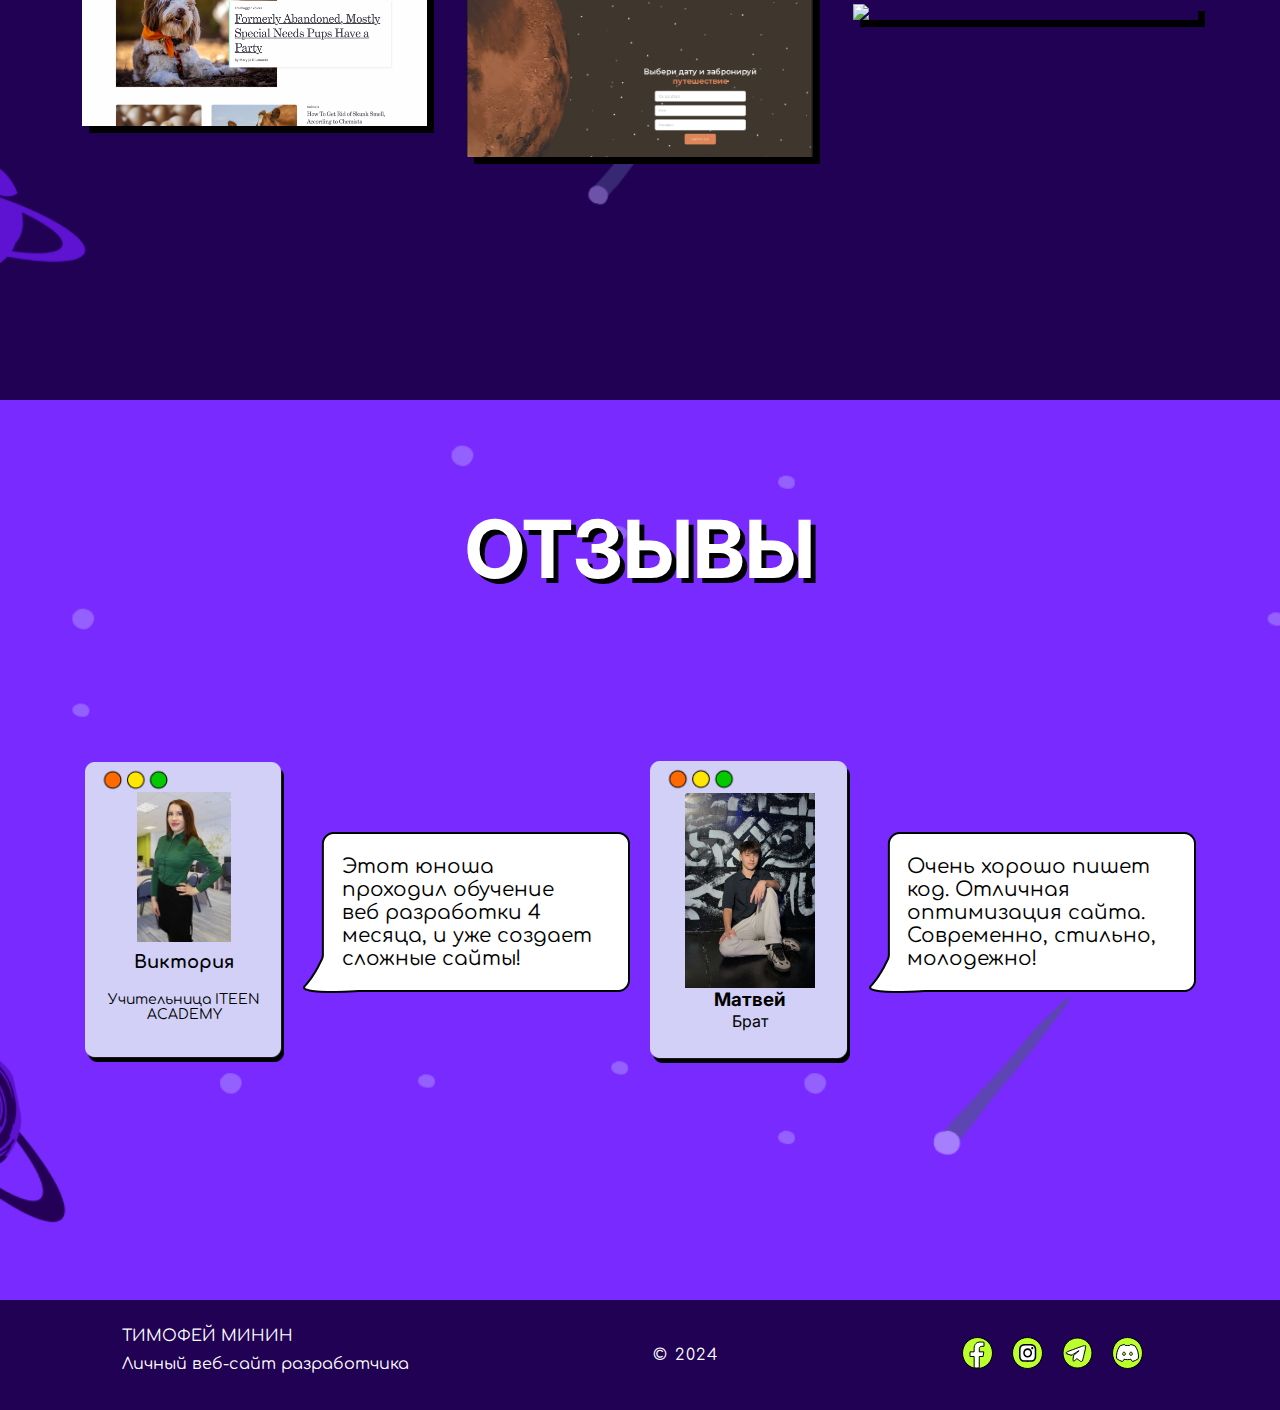
==== commit bf379421: "Update index.html" ====
--- a/index.html
+++ b/index.html
@@ -115,7 +115,7 @@
             </div>
             <div class="comment">
                 <p>
-                    Эта девочка проходила обучение 
+                    Этот юноша проходил обучение 
                     веб разработки 4 месяца, 
                     и уже создает сложные сайты!
                 </p>
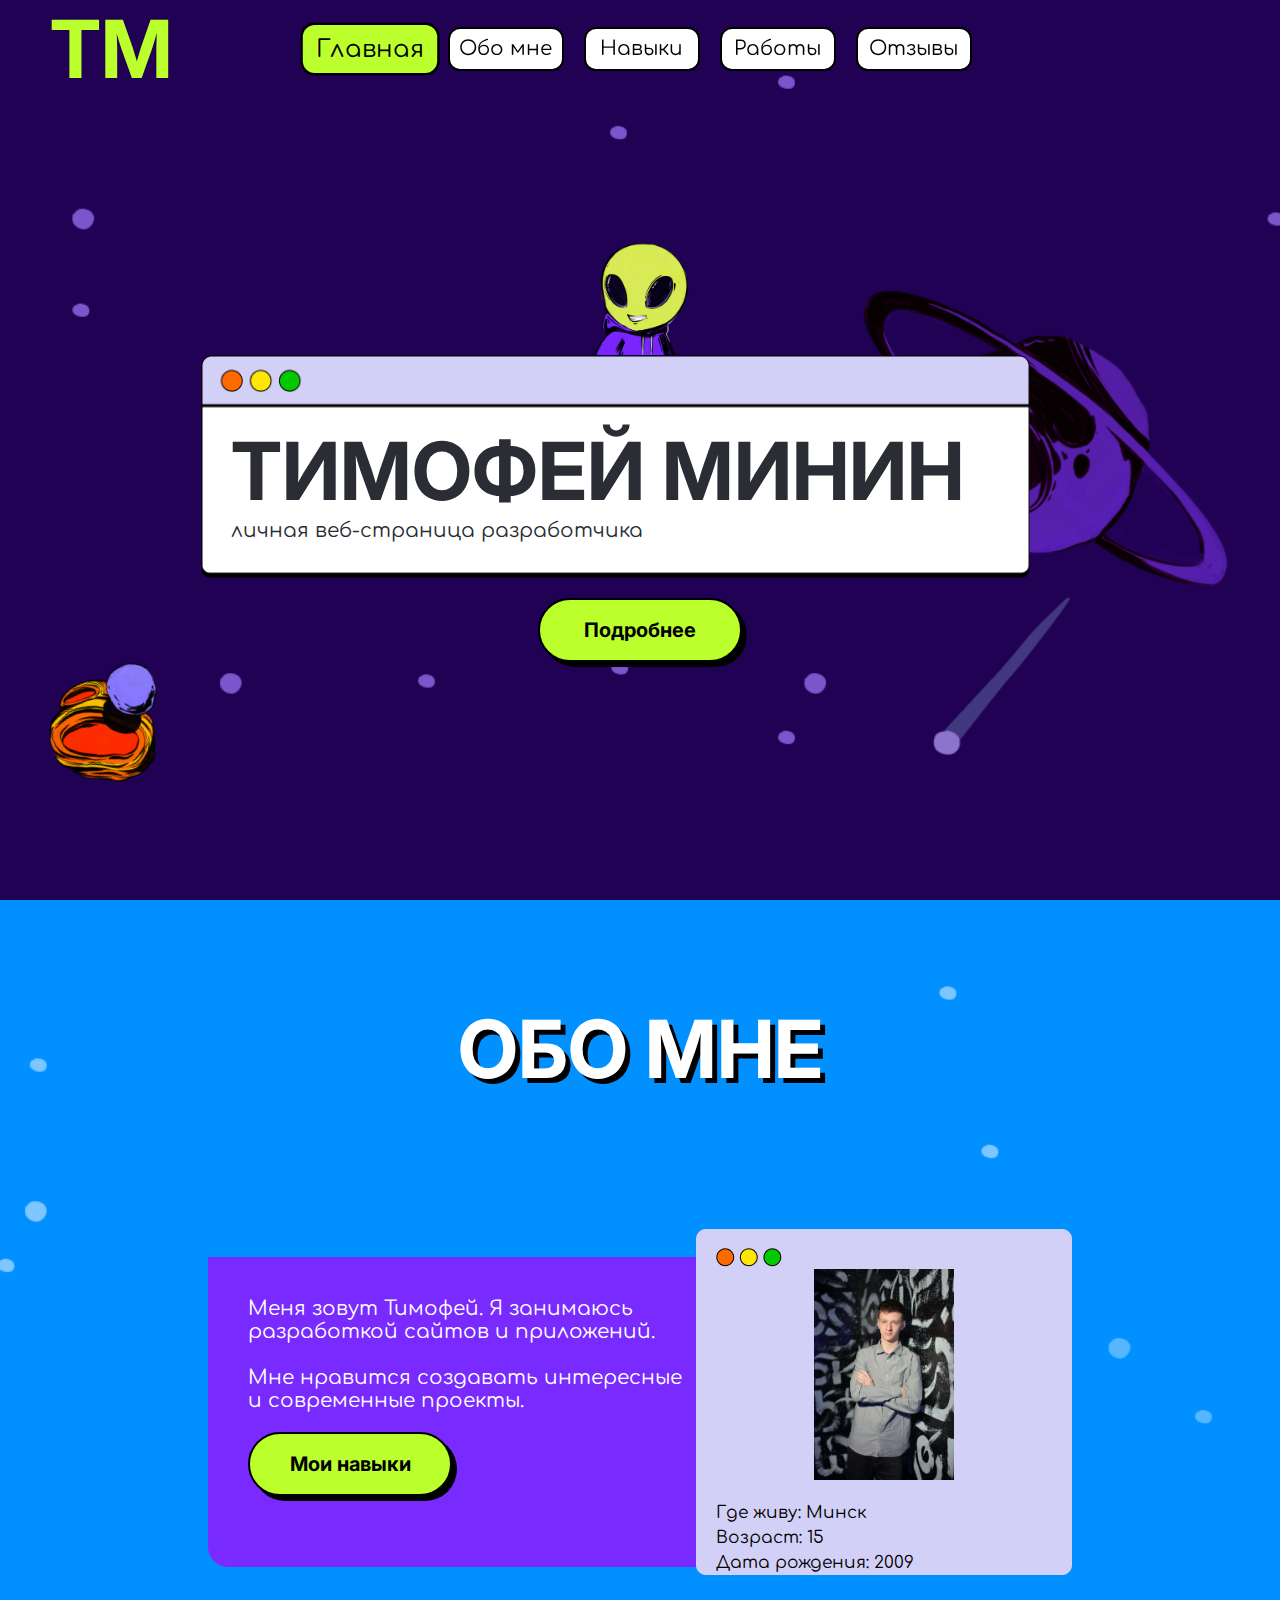
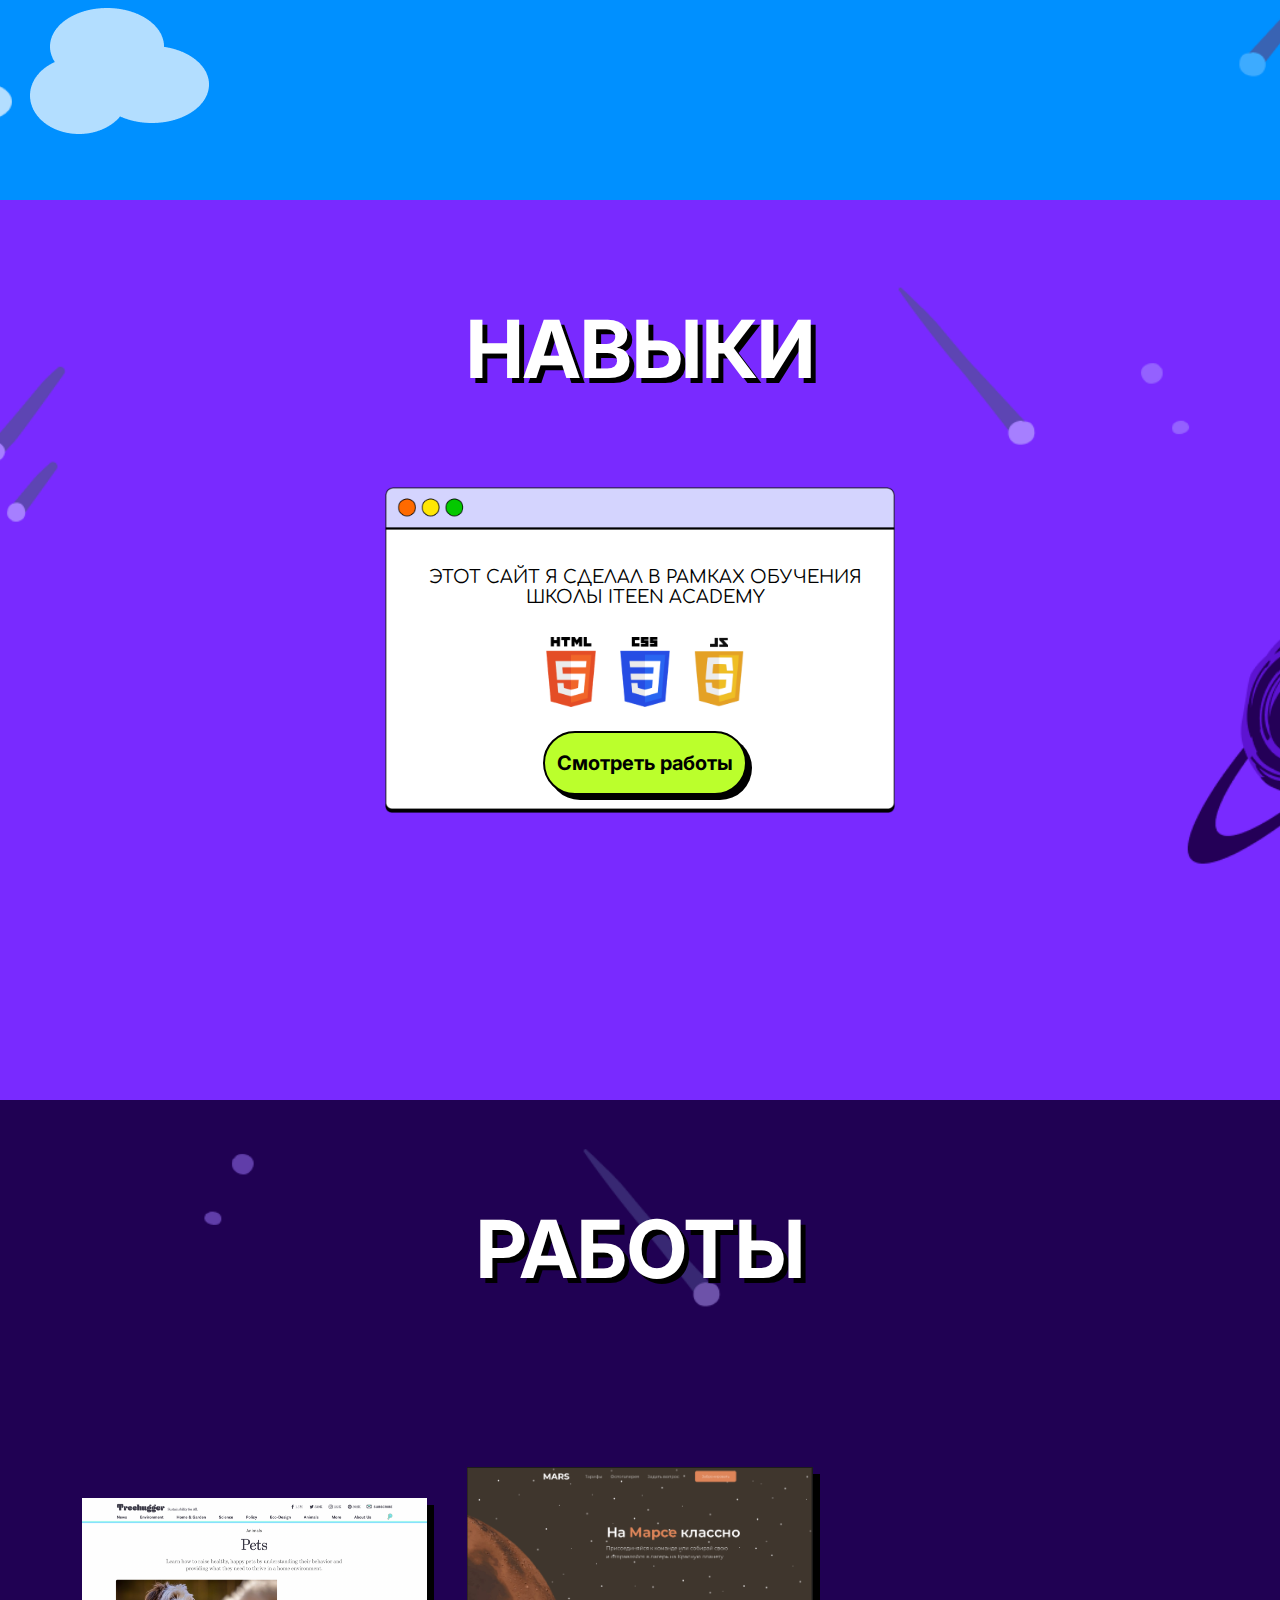
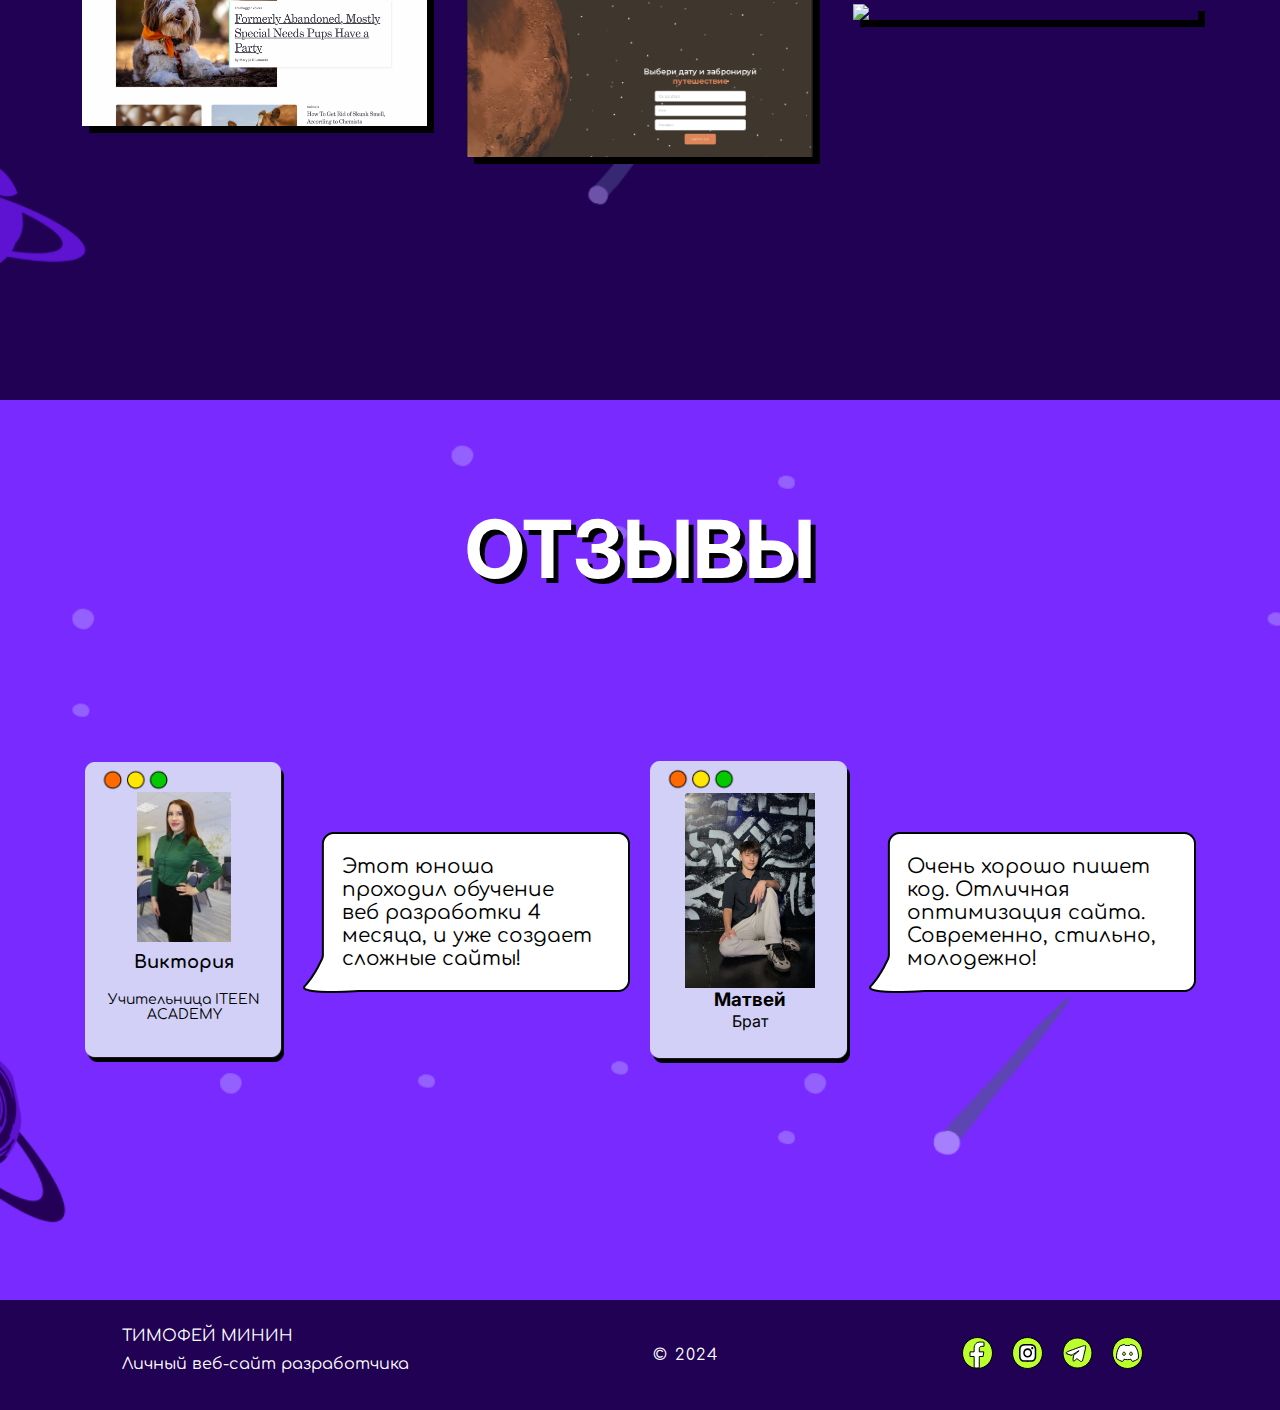
==== commit dc148663: "Update index.html" ====
--- a/index.html
+++ b/index.html
@@ -9,7 +9,7 @@
 <body>
     <nav>
         <div class="fixed-menu">
-            <h1 class="logo">DK</h1>
+            <h1 class="logo">TM</h1>
             <div class="nav-links">
                 <a class="nav-link main-link active" href="#main">Главная</a>
                 <a class="nav-link about-link" href="#about">Обо мне</a>
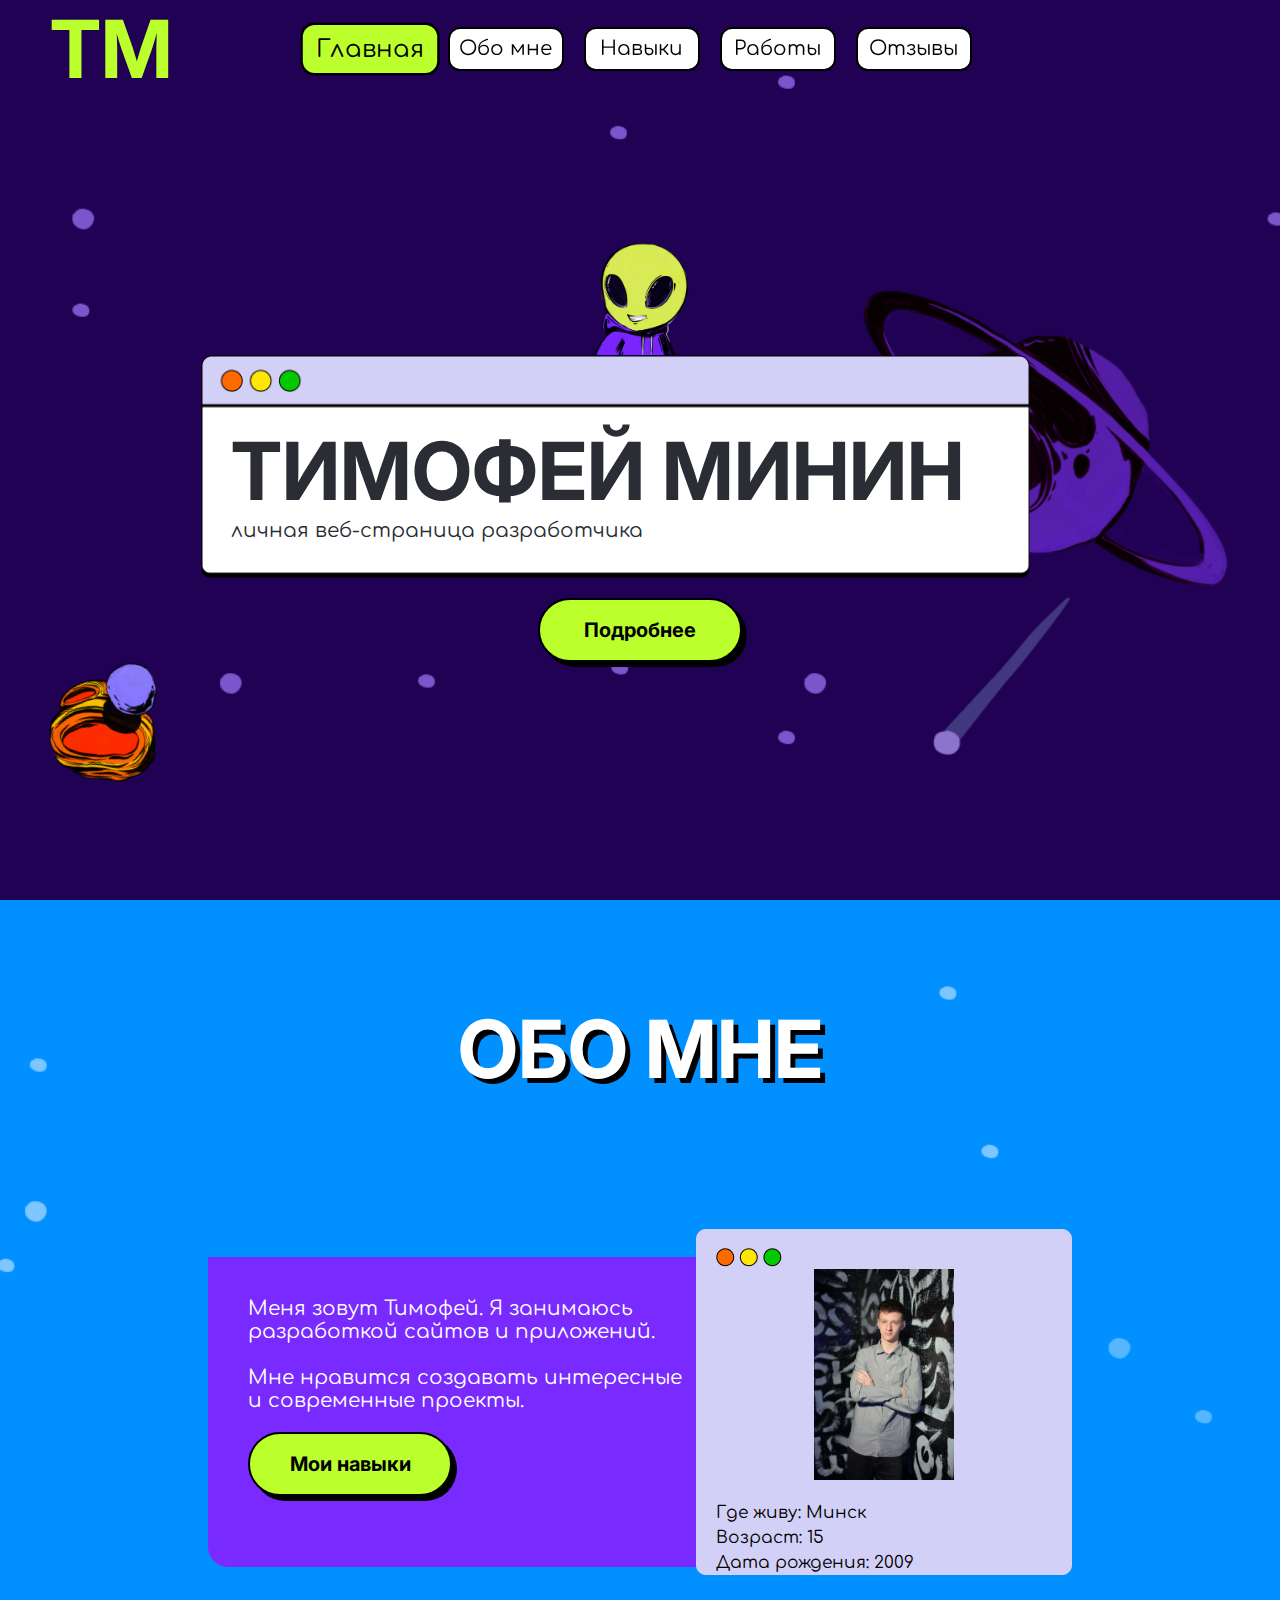
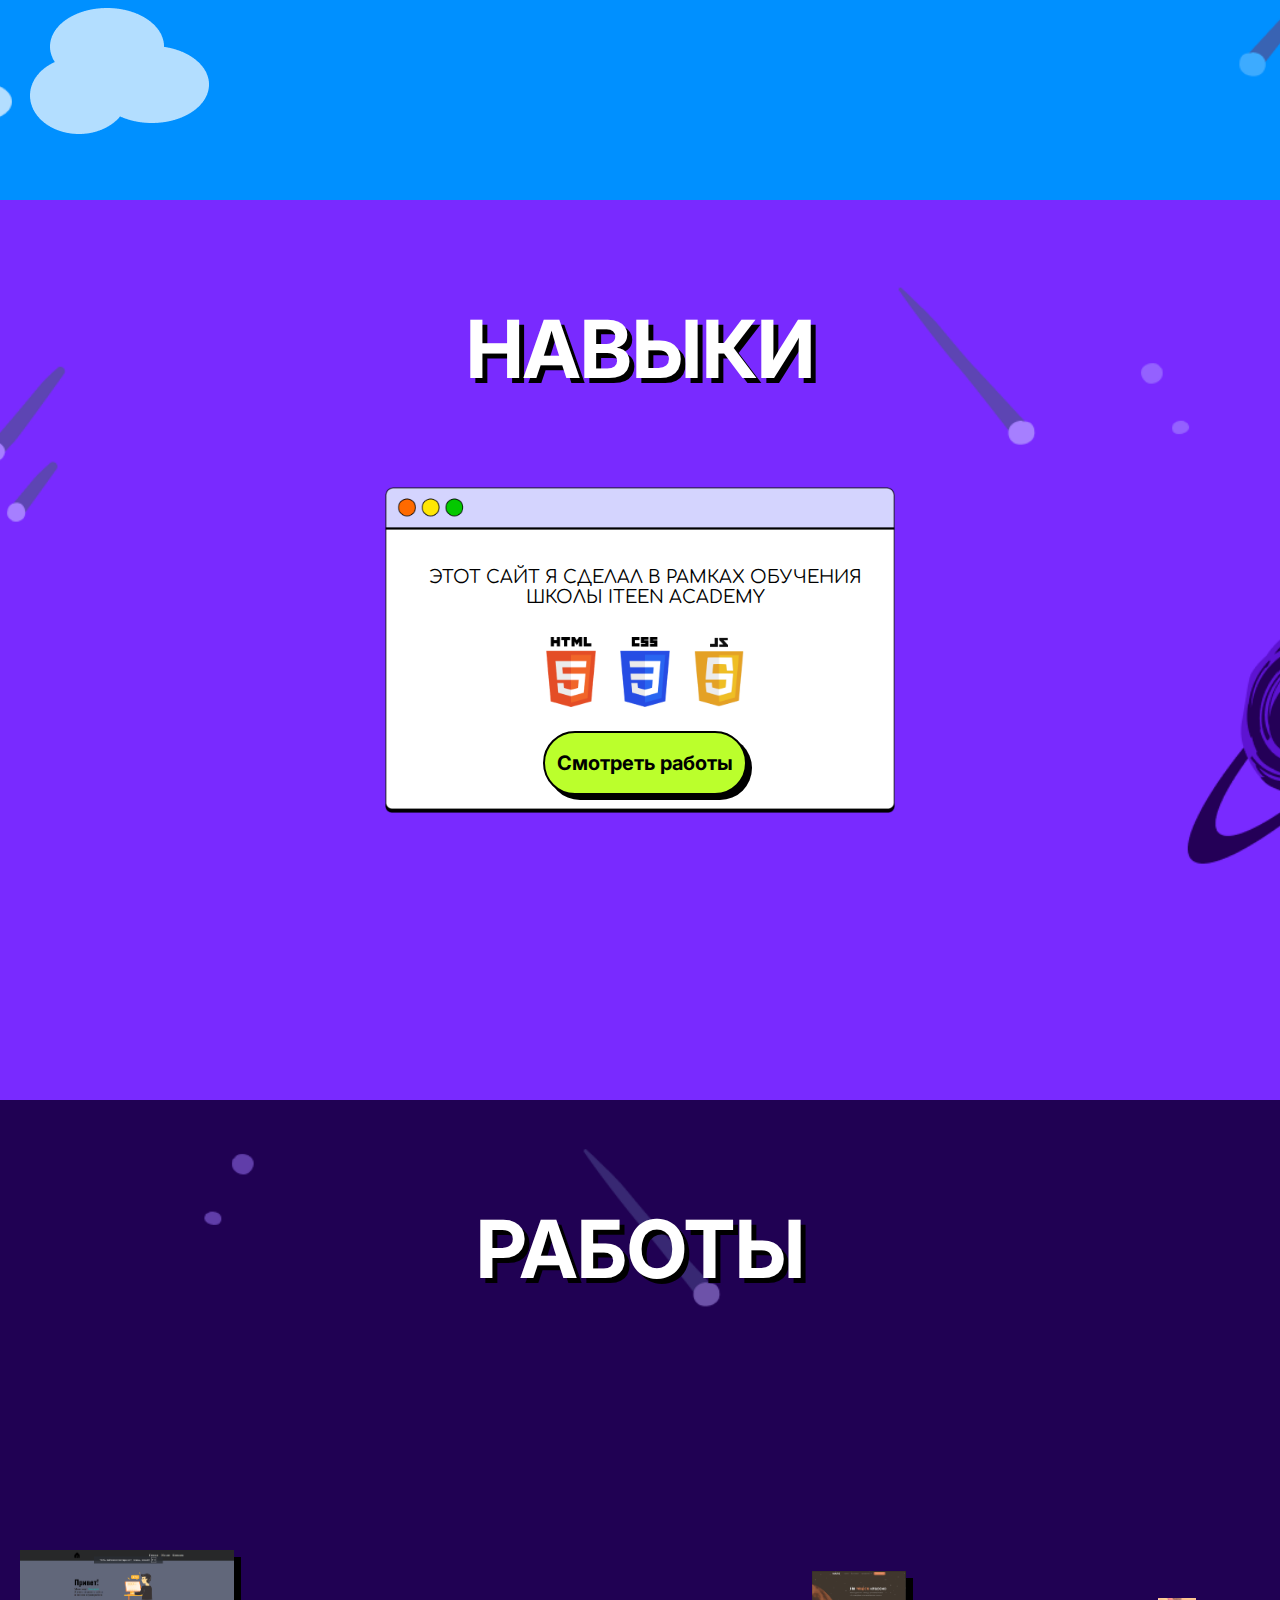
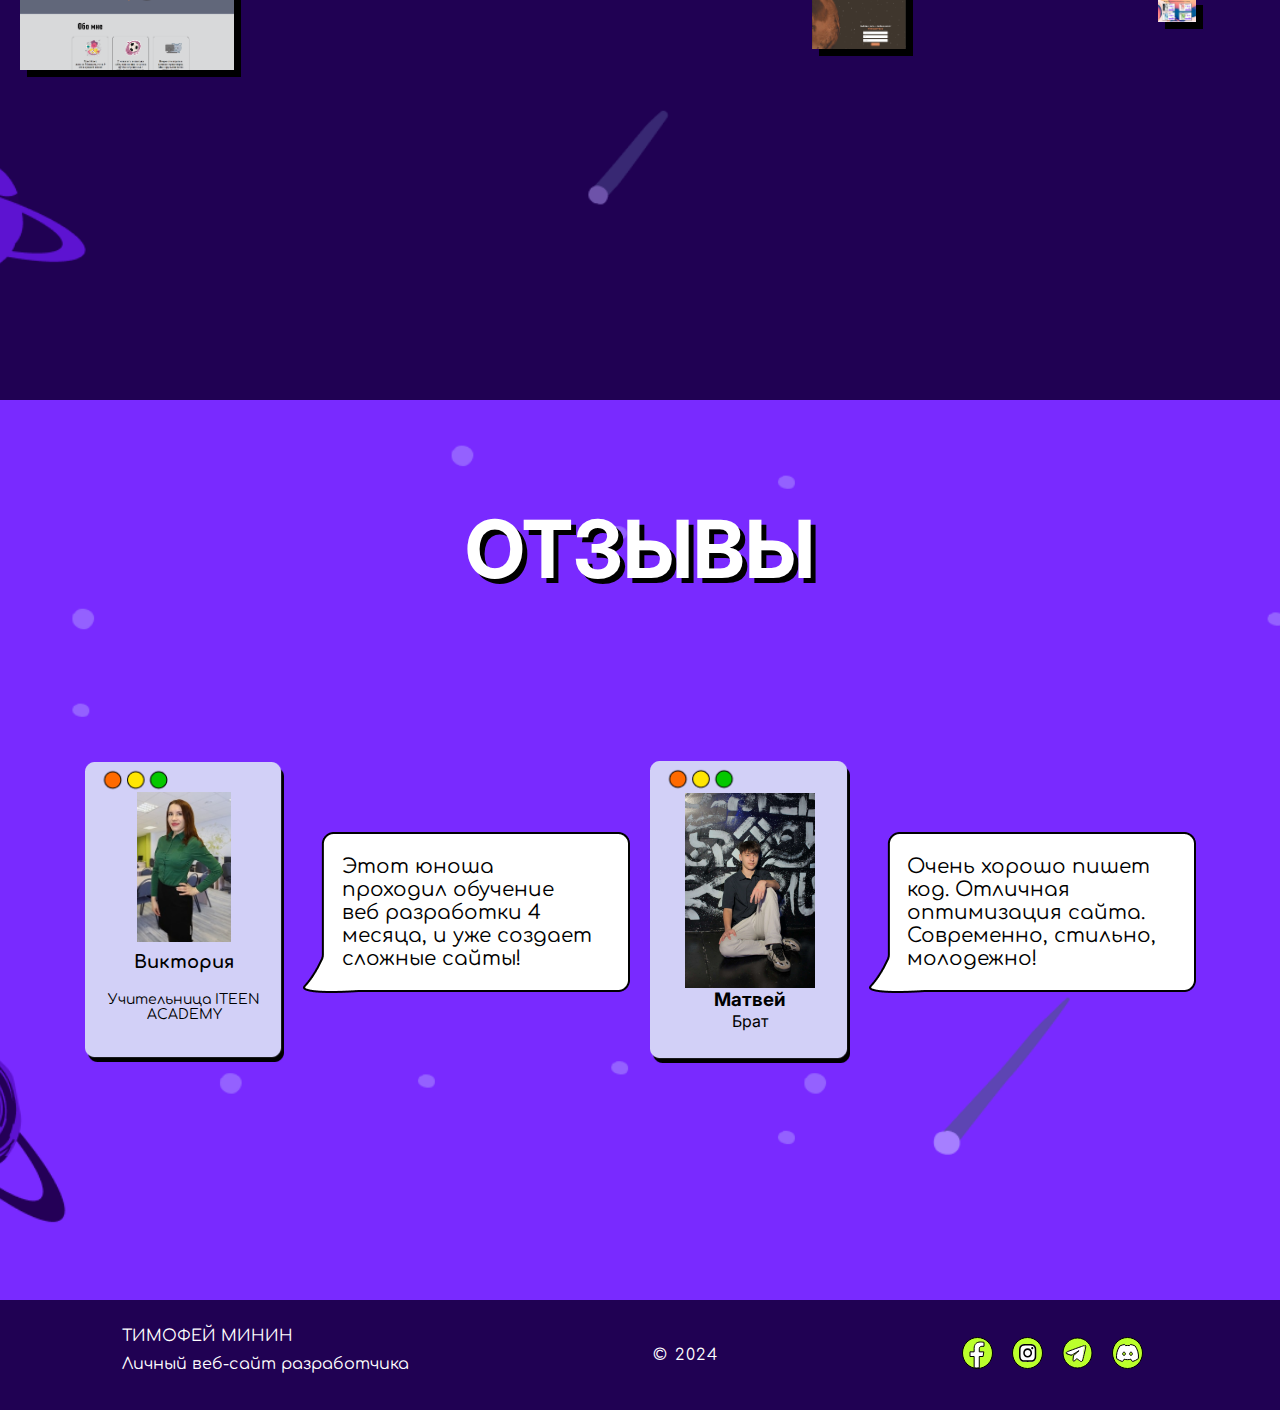
==== commit 8d4800a8: "Update index.html" ====
--- a/index.html
+++ b/index.html
@@ -99,9 +99,9 @@
     <section id="works">
         <h1 class="title">РАБОТЫ</h1>
         <div class="works-block">
-            <img src="img/work1.png" >
-            <img src="img/work2.png">
-            <img src="img/work3.png">
+            <a href="https://timalegend.github.io/work/"><img src="img/work1.png"></a>
+            <a href="https://timalegend.github.io/work1/"><img src="img/work2.png"></a>
+            <a href=""><img src="img/work3.png"></a>
         </div>
     </section>
 
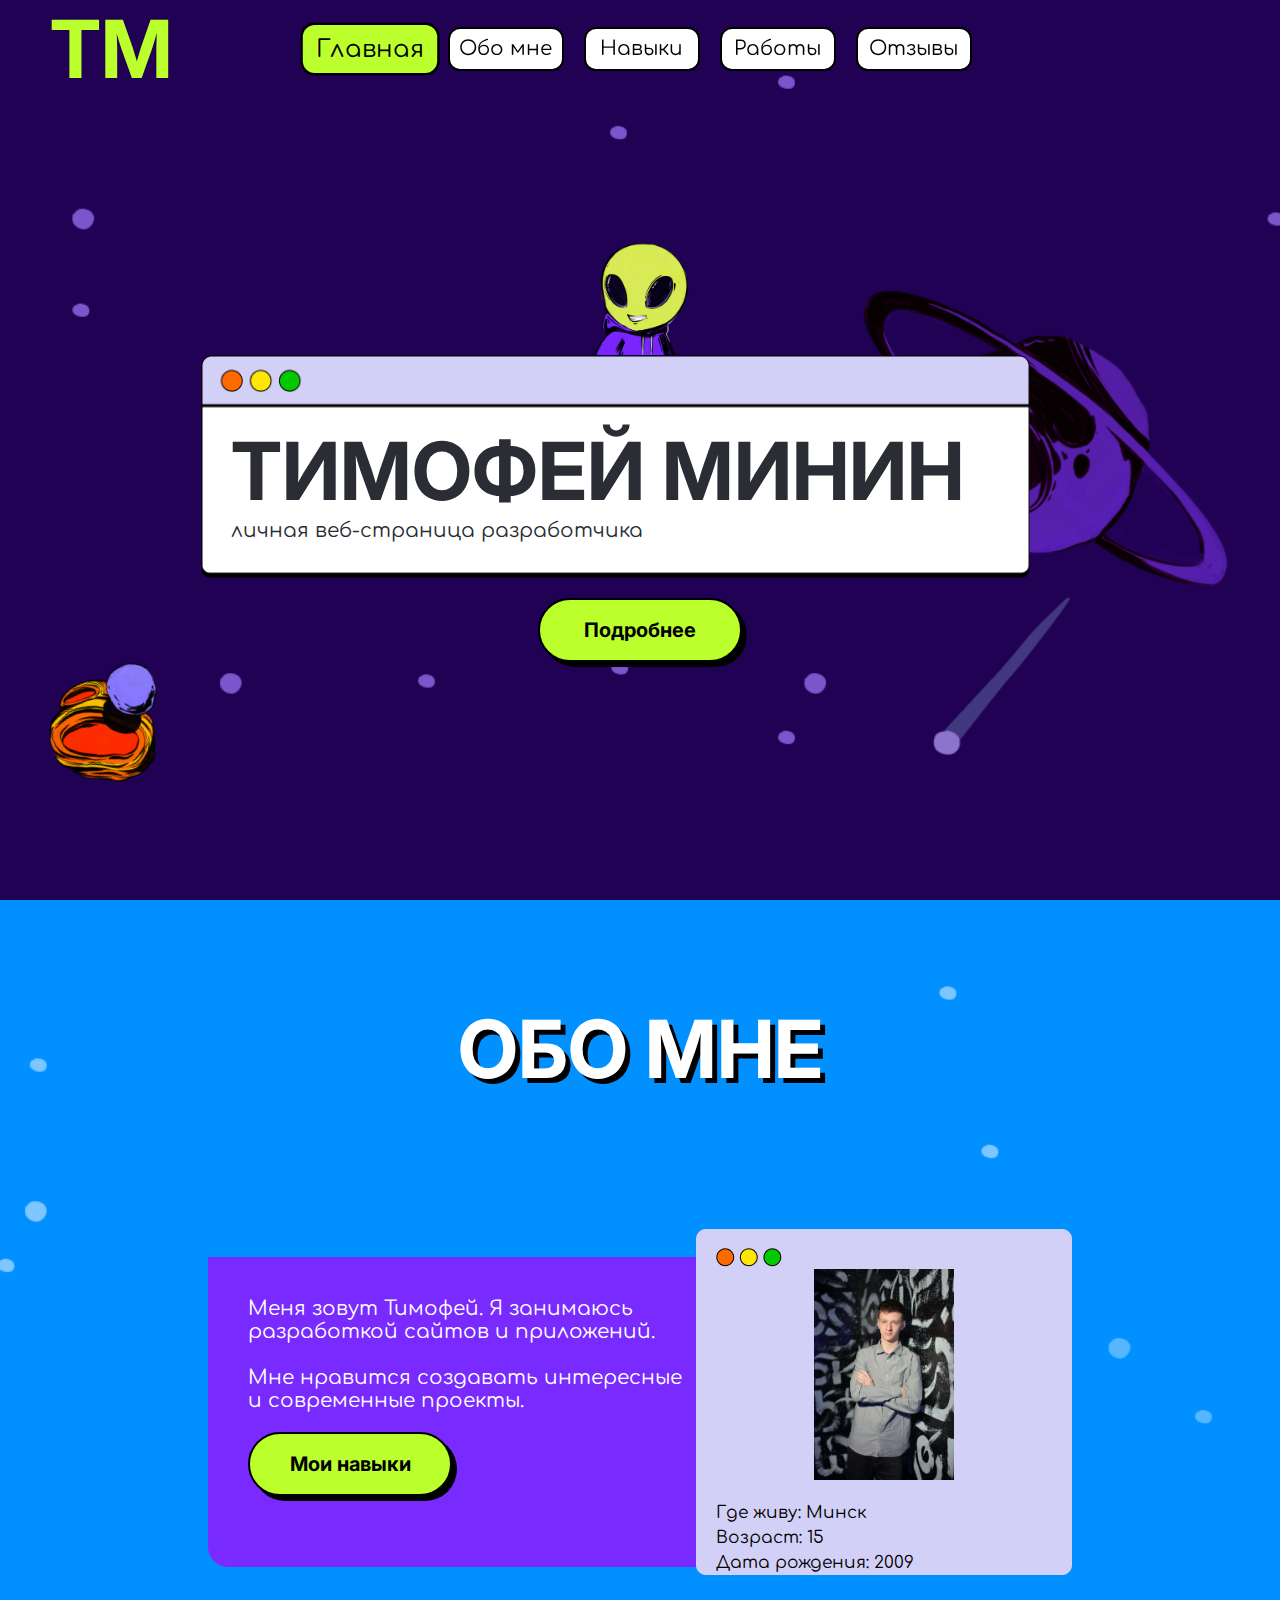
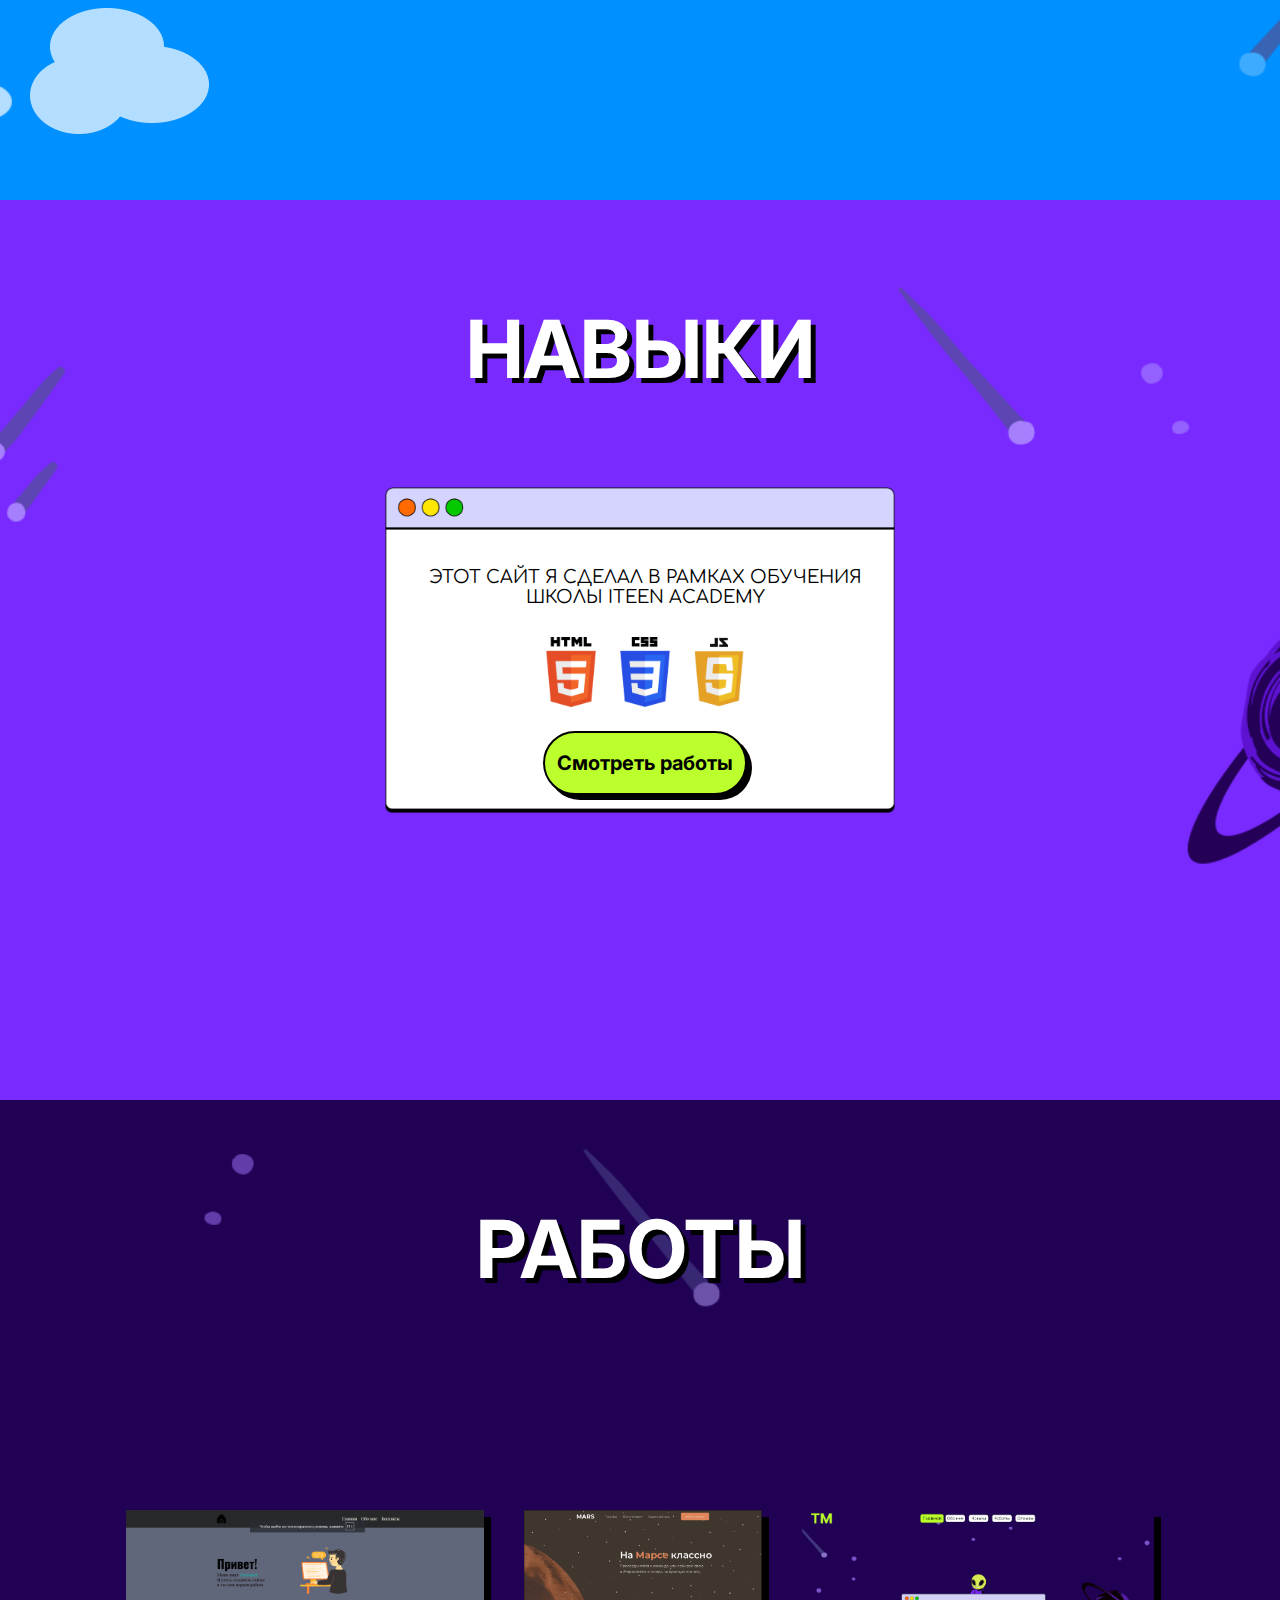
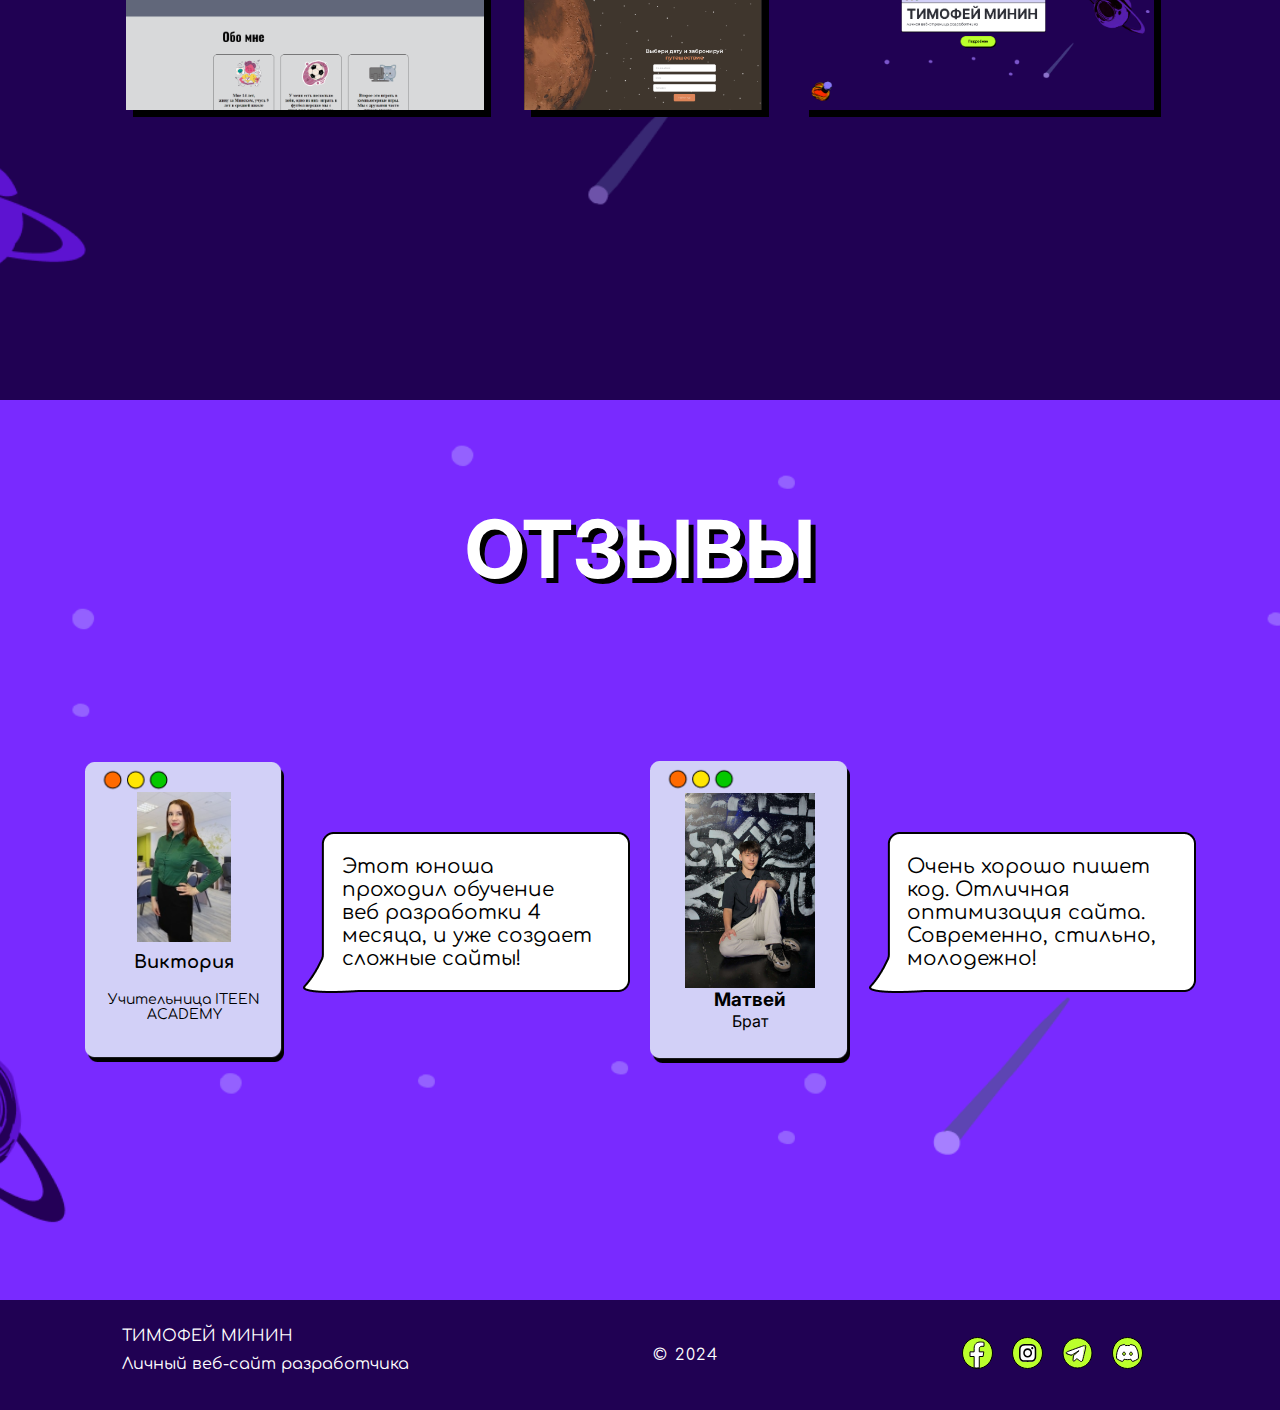
==== commit e293e5d9: "Update index.html" ====
--- a/index.html
+++ b/index.html
@@ -101,7 +101,7 @@
         <div class="works-block">
             <a href="https://timalegend.github.io/work/"><img src="img/work1.png"></a>
             <a href="https://timalegend.github.io/work1/"><img src="img/work2.png"></a>
-            <a href=""><img src="img/work3.png"></a>
+            <a href=""><img src="work3.png"></a>
         </div>
     </section>
 
--- a/style.css
+++ b/style.css
@@ -306,8 +306,8 @@
 /* Работы */
 
  .works-block img{
+     height:200px ;
      margin: 0 20px;
-     width: 27%;
      box-shadow: 7px 7px 0 #000000;
  }
 
@@ -698,4 +698,4 @@
     .mobile-button{
         display: block;
     }
-}+}
